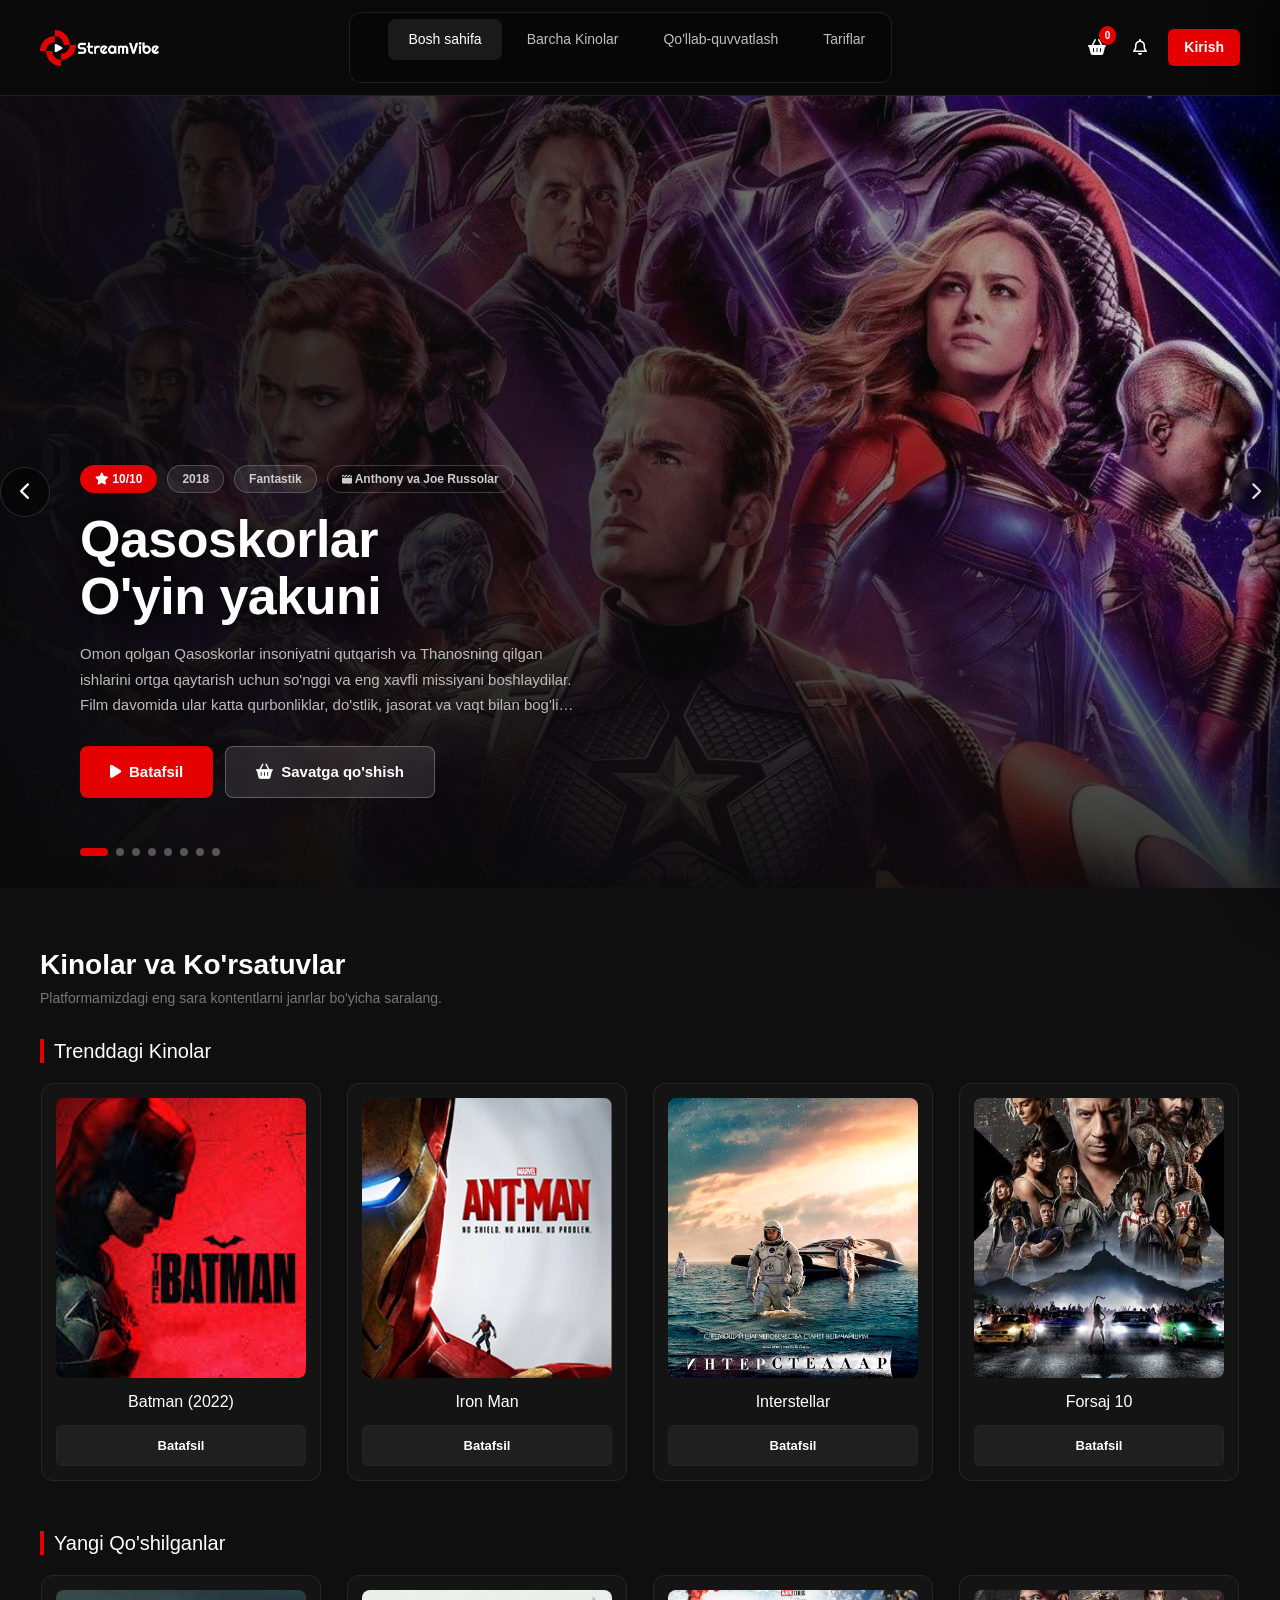
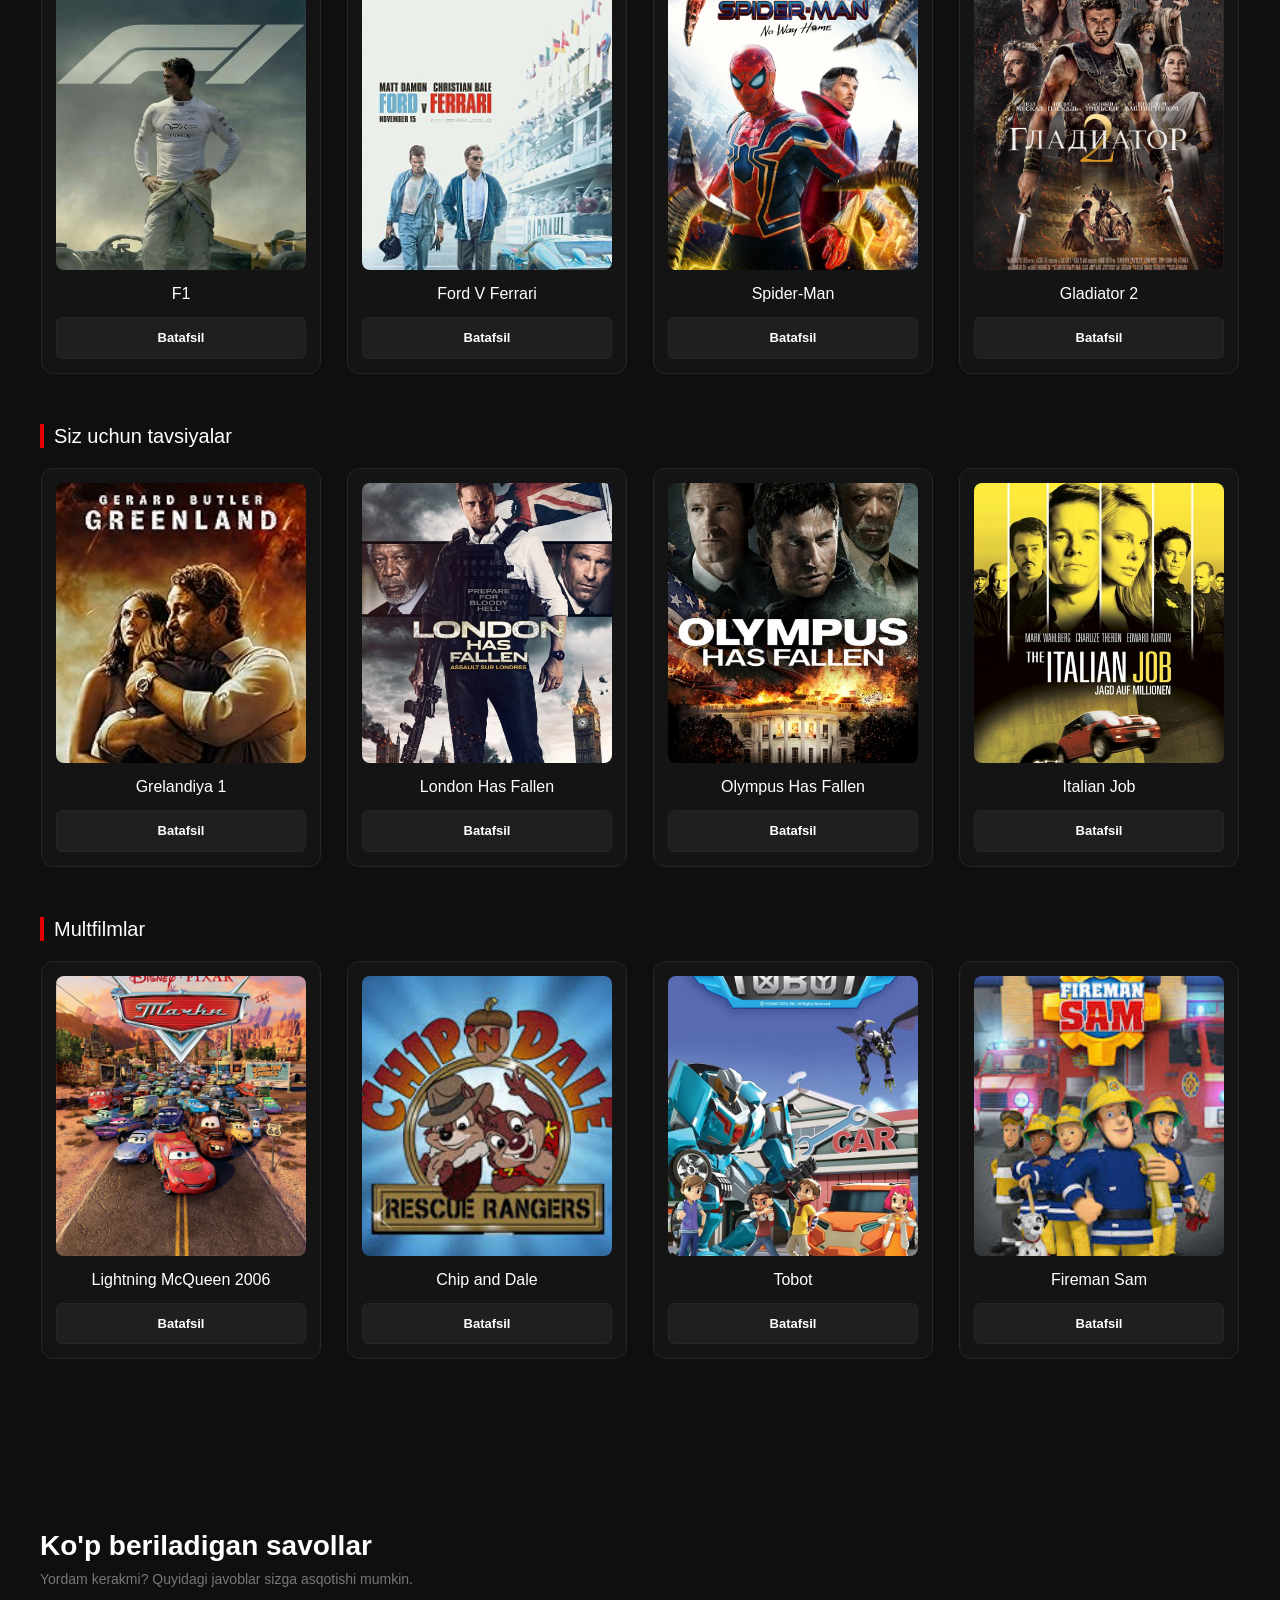
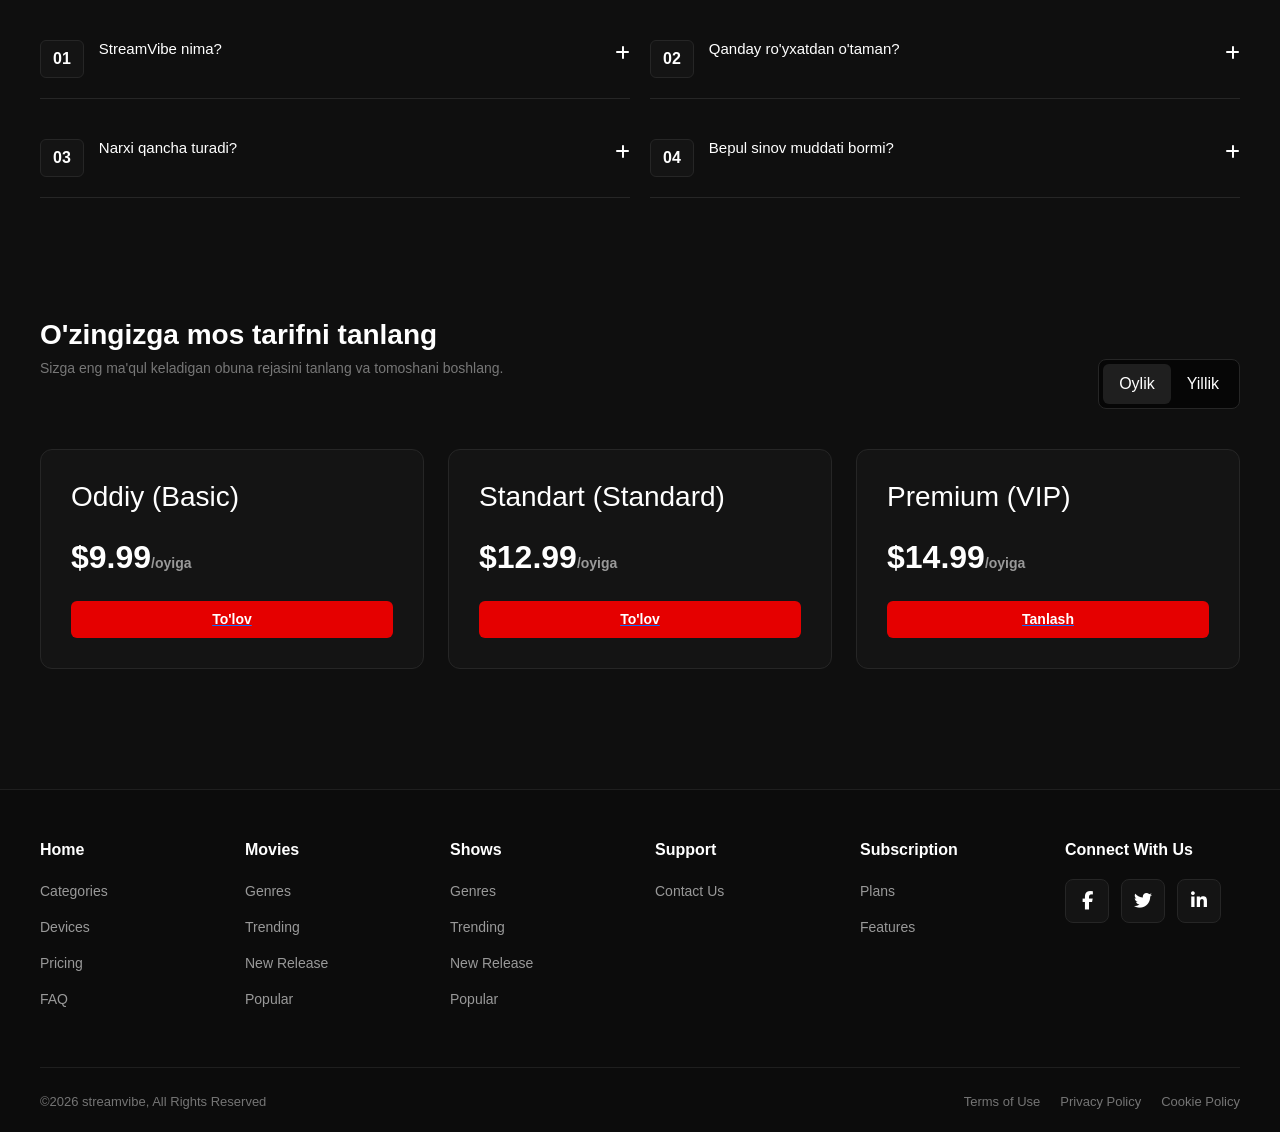
==== index.html @ 14b76417 "Initial commit: StreamVibe kino portal" ====
﻿<!DOCTYPE html>
<html lang="uz">
<head>
    <meta charset="UTF-8">
    <meta name="viewport" content="width=device-width, initial-scale=1.0">
    <title>StreamVibe — Kino Portal</title>
    <link href="https://cdn.jsdelivr.net/npm/bootstrap@5.3.3/dist/css/bootstrap.min.css" rel="stylesheet">
    <link rel="stylesheet" href="https://cdnjs.cloudflare.com/ajax/libs/font-awesome/6.4.0/css/all.min.css">
    <style>
       
        * {
            margin: 0;
            padding: 0;
            box-sizing: border-box;
        }
        html {
            scroll-behavior: smooth;
        }
        body {
            background-color: #0f0f0f;
            color: #ffffff;
            font-family: 'Arial', sans-serif;
            overflow-x: hidden;
        }


#preloader {
    position: fixed;
    top: 0;
    left: 0;
    width: 100%;
    height: 100%;
    background: #090a0f; 
    z-index: 9999; 
    display: flex;
    justify-content: center;
    align-items: center;
    transition: opacity 0.6s ease, visibility 0.6s ease;
}

.loader-content {
    text-align: center;
}

.film-reel {
    width: 70px;
    height: 70px;
    border: 6px dashed #d4af37; 
    border-radius: 50%;
    display: inline-block;
    position: relative;
    animation: spinReel 2s linear infinite;
    box-shadow: 0 0 20px rgba(212, 175, 55, 0.2);
}

.film-reel::after {
    content: '';
    position: absolute;
    top: 50%;
    left: 50%;
    transform: translate(-50%, -50%);
    width: 24px;
    height: 24px;
    border: 4px solid #f1e4c3; 
    border-radius: 50%;
}

.loader-text {
    margin-top: 25px;
    font-size: 14px;
    text-transform: uppercase;
    letter-spacing: 3px;
    color: #f1e4c3;
    animation: pulseText 1.5s ease-in-out infinite alternate;
}


@keyframes spinReel {
    0% { transform: rotate(0deg); }
    100% { transform: rotate(360deg); }
}

@keyframes pulseText {
    0% { opacity: 0.4; text-shadow: 0 0 5px rgba(212, 175, 55, 0); }
    100% { opacity: 1; text-shadow: 0 0 10px rgba(212, 175, 55, 0.4); }
}

#preloader.fade-out {
    opacity: 0;
    visibility: hidden;
}

  
        .site-header {
            background-color: rgba(10, 10, 10, 0.95);
            border-bottom: 1px solid #1f1f1f;
            padding: 12px 40px;
            display: flex;
            align-items: center;
            justify-content: space-between;
            position: sticky;
            top: 0;
            z-index: 1000;
            backdrop-filter: blur(10px);
        }
        .logo a {
            color: #ffffff;
            font-size: 22px;
            font-weight: bold;
            text-decoration: none;
        }
        .logo a span { color: #e50000; }

        .nav-container {
            background-color: #060606;
            border: 1px solid #1f1f1f;
            border-radius: 12px;
            padding: 6px;
        }
        .nav-menu {
            display: flex;
            list-style: none;
            gap: 5px;
        }
        .nav-link {
            color: #bfbfbf;
            text-decoration: none;
            font-size: 14px;
            font-weight: 500;
            padding: 10px 20px;
            border-radius: 8px;
            transition: all 0.3s;
        }
        .nav-link:hover, .nav-link.active {
            color: #ffffff;
            background-color: #1a1a1a;
        }

        .header-right {
            display: flex;
            align-items: center;
            gap: 15px;
        }
        .icon-btn {
            background: transparent;
            border: none;
            color: #ffffff;
            font-size: 16px;
            cursor: pointer;
            padding: 6px;
            position: relative;
        }
        .icon-btn:hover { color: #e50000; }

        #cart-count {
            position: absolute;
            top: -4px;
            right: -4px;
            background-color: #e50000;
            font-size: 10px;
            padding: 2px 6px;
            border-radius: 50%;
            font-weight: bold;
        }

        .auth-btn {
            background-color: #e50000;
            padding: 8px 16px;
            border-radius: 6px;
            cursor: pointer;
            font-size: 14px;
            font-weight: bold;
            transition: 0.3s;
            border: none;
            color: white;
        }
        .auth-btn:hover { background-color: #b30000; }
        
        .user-profile {
            display: flex;
            align-items: center;
            gap: 8px;
            background: #141414;
            padding: 6px 12px;
            border-radius: 20px;
            border: 1px solid #262626;
        }
        .logout-btn {
            background: transparent;
            border: none;
            color: #757575;
            cursor: pointer;
        }

  
        /* ── Hero Carousel ── */
        #home {
            position: relative;
            height: 88vh;
            min-height: 560px;
            max-width: 100%;
            padding: 0;
            margin: 0;
            overflow: hidden;
        }
        #heroCarousel, #heroCarousel .carousel-inner {
            height: 100%;
        }
        .carousel-item {
            height: 88vh;
            min-height: 560px;
            background-size: cover;
            background-position: center center;
            background-repeat: no-repeat;
        }

        .hero-slide-overlay {
            position: absolute;
            inset: 0;
            background:
                linear-gradient(to right,  rgba(10,10,10,0.97) 0%, rgba(10,10,10,0.65) 55%, rgba(10,10,10,0.05) 100%),
                linear-gradient(to top,    rgba(10,10,10,0.85) 0%, transparent 55%);
        }

        .hero-slide-content {
            position: absolute;
            bottom: 90px;
            left: 0;
            padding: 0 80px;
            max-width: 660px;
            z-index: 2;
        }
        .hero-badges {
            display: flex;
            align-items: center;
            gap: 10px;
            margin-bottom: 18px;
            flex-wrap: wrap;
        }
        .hero-badge {
            padding: 4px 14px;
            border-radius: 20px;
            font-size: 12px;
            font-weight: 600;
            border: 1px solid rgba(255,255,255,0.2);
            color: #ccc;
        }
        .hero-badge.rating { background: #e50000; border-color: #e50000; color: #fff; }
        .hero-badge.year   { background: rgba(255,255,255,0.08); }
        .hero-badge.genre  { background: rgba(255,255,255,0.08); }

        .hero-title {
            font-size: 52px;
            font-weight: 800;
            line-height: 1.1;
            margin-bottom: 16px;
            text-shadow: 0 4px 20px rgba(0,0,0,0.8);
            letter-spacing: -0.5px;
        }
        .hero-desc {
            color: #bbb;
            font-size: 15px;
            line-height: 1.7;
            margin-bottom: 28px;
            display: -webkit-box;
            -webkit-line-clamp: 3;
            line-clamp: 3;
            -webkit-box-orient: vertical;
            overflow: hidden;
        }
        .hero-actions { display: flex; gap: 12px; flex-wrap: wrap; }
        .hero-btn-primary {
            background: #e50000;
            border: none;
            color: #fff;
            padding: 14px 30px;
            border-radius: 8px;
            font-size: 15px;
            font-weight: bold;
            cursor: pointer;
            transition: background 0.3s, transform 0.2s;
            display: flex; align-items: center; gap: 8px;
        }
        .hero-btn-primary:hover { background: #b30000; transform: translateY(-2px); }
        .hero-btn-secondary {
            background: rgba(255,255,255,0.1);
            border: 1px solid rgba(255,255,255,0.25);
            color: #fff;
            padding: 14px 30px;
            border-radius: 8px;
            font-size: 15px;
            font-weight: bold;
            cursor: pointer;
            transition: all 0.3s;
            backdrop-filter: blur(6px);
            display: flex; align-items: center; gap: 8px;
        }
        .hero-btn-secondary:hover { background: rgba(255,255,255,0.18); transform: translateY(-2px); }

        /* Nav arrows */
        .hero-arrow {
            position: absolute;
            top: 50%;
            transform: translateY(-50%);
            z-index: 10;
            background: rgba(0,0,0,0.5);
            border: 1px solid rgba(255,255,255,0.15);
            color: #fff;
            width: 50px; height: 50px;
            border-radius: 50%;
            font-size: 18px;
            cursor: pointer;
            display: flex; align-items: center; justify-content: center;
            transition: all 0.3s;
            backdrop-filter: blur(4px);
        }
        .hero-arrow:hover { background: #e50000; border-color: #e50000; }
        .hero-arrow.prev { left: 24px; }
        .hero-arrow.next { right: 24px; }

        /* Bootstrap carousel indicators */
        .carousel-indicators {
            left: 80px;
            justify-content: flex-start;
            bottom: 32px;
            margin: 0;
            gap: 8px;
        }
        .carousel-indicators [data-bs-target] {
            width: 8px;
            height: 8px;
            border-radius: 50%;
            background-color: rgba(255,255,255,0.3);
            border-top: none;
            border-bottom: none;
            opacity: 1;
            transition: all 0.3s;
            padding: 0;
            margin: 0;
        }
        .carousel-indicators .active {
            background-color: #e50000;
            width: 28px;
            border-radius: 4px;
        }

        /* Bootstrap carousel control overrides */
        .carousel-control-prev.hero-arrow,
        .carousel-control-next.hero-arrow {
            width: 50px;
            height: 50px;
            top: 50%;
            bottom: auto;
            transform: translateY(-50%);
            opacity: 1;
        }
        .carousel-control-prev-icon,
        .carousel-control-next-icon {
            display: none;
        }

        @media (max-width: 768px) {
            #home { height: 75vh; }
            .hero-slide-content { padding: 0 24px; bottom: 80px; max-width: 100%; }
            .hero-title { font-size: 30px; }
            .hero-arrow { display: none; }
            .carousel-indicators { left: 24px; }
            .carousel-item { height: 75vh; }
        }

        section {
            padding: 60px 40px;
            max-width: 1300px;
            margin: 0 auto;
        }
        .section-title { font-size: 28px; margin-bottom: 6px; font-weight: bold; }
        .section-desc { color: #777; font-size: 14px; margin-bottom: 30px; }

        .movie-category-block {
            margin-bottom: 50px;
        }
        .category-title {
            font-size: 20px;
            color: #fff;
            margin-bottom: 20px;
            border-left: 4px solid #e50000;
            padding-left: 10px;
        }
        .movies-grid {
            display: grid;
            grid-template-columns: repeat(4, 1fr);
            gap: 24px;
            justify-content: center;
            align-items: center;
        }
        .movie-card {
            background: #141414;
            border: 1px solid #262626;
            border-radius: 12px;
            padding: 14px;
            transition: 0.3s;
            text-align: center;
            display: flex;
            flex-direction: column;
            justify-content: space-between;
            margin: 0 auto;
            width: 100%;
            max-width: 280px;
            cursor: pointer;
        }
        .movie-card:hover { border-color: #e50000; transform: translateY(-5px); }
        
        .movie-card img {
            width: 100%;
            height: 280px;
            object-fit: cover;
            border-radius: 8px;
            margin-bottom: 14px;
            background-color: #222; 
        }
        
        .movie-card h4 { font-size: 16px; margin-bottom: 14px; color: #fff; white-space: nowrap; overflow: hidden; text-overflow: ellipsis; }
        
        .add-to-cart-btn {
            background: #1f1f1f;
            border: 1px solid #262626;
            color: white;
            padding: 10px 12px;
            width: 100%;
            border-radius: 6px;
            cursor: pointer;
            font-weight: bold;
            font-size: 13px;
            transition: 0.3s;
        }
        .add-to-cart-btn:hover { background: #e50000; border-color: #e50000; }

        .faq-grid { 
            display: grid; 
            grid-template-columns: repeat(2, 1fr);
            gap: 20px; 
        }
        .faq-item { border-bottom: 1px solid #262626; padding: 20px 0; display: flex; gap: 15px; }
        .faq-number { background: #141414; padding: 6px 12px; border-radius: 6px; font-weight: bold; height: fit-content; border: 1px solid #262626; }
        .faq-content { flex: 1; }
        .faq-trigger { display: flex; justify-content: space-between; align-items: center; cursor: pointer; }
        .faq-trigger h4 { font-size: 15px; color: #fff; }
        .faq-answer { max-height: 0; overflow: hidden; transition: max-height 0.3s ease; color: #999; font-size: 13px; line-height: 1.5; }
        .faq-item.active .faq-answer { max-height: 100px; margin-top: 10px; }
        .faq-item.active .faq-icon { transform: rotate(45deg); color: #e50000; }
        .faq-icon { transition: 0.3s; color: #fff; }

   
        .pricing-header-container { display: flex; justify-content: space-between; align-items: flex-end; margin-bottom: 40px; }
        .tab-container { background: #060606; border: 1px solid #262626; padding: 4px; border-radius: 8px; display: flex; }
        .tab-btn { background: transparent; border: none; color: #999; padding: 8px 16px; cursor: pointer; border-radius: 6px; color: white; font-weight: 500;}
        .tab-btn.active { background: #1f1f1f; }
        .plans-grid { display: grid; grid-template-columns: repeat(3, 1fr); gap: 24px; }
        .plan-card { background: #141414; border: 1px solid #262626; border-radius: 12px; padding: 30px; transition: 0.3s; }
        .plan-card:hover { border-color: #e50000; transform: translateY(-5px); }
        .price-box { font-size: 32px; font-weight: bold; margin: 20px 0; }
        .plan-actions { display: flex; gap: 10px; }

        .site-footer {
            background-color: #0c0c0c;
            border-top: 1px solid #1f1f1f;
            padding: 50px 40px 20px 40px;
            margin-top: 60px;
        }
        .footer-main {
            max-width: 1300px;
            margin: 0 auto;
            display: grid;
            grid-template-columns: repeat(6, 1fr);
            gap: 30px;
            padding-bottom: 40px;
            border-bottom: 1px solid #1f1f1f;
        }
        .footer-column h4 {
            font-size: 16px;
            color: #ffffff;
            margin-bottom: 20px;
            font-weight: bold;
        }
        .footer-column ul {
            list-style: none;
            padding: 0;
        }
        .footer-column ul li {
            margin-bottom: 12px;
        }
        .footer-column ul li a {
            color: #999999;
            text-decoration: none;
            font-size: 14px;
            transition: color 0.3s;
        }
        .footer-column ul li a:hover {
            color: #ffffff;
        }
        
        .social-icons {
            display: flex;
            gap: 12px;
        }
        .social-btn {
            background-color: #141414;
            border: 1px solid #262626;
            color: #ffffff;
            width: 44px;
            height: 44px;
            border-radius: 8px;
            display: flex;
            align-items: center;
            justify-content: center;
            text-decoration: none;
            font-size: 18px;
            transition: all 0.3s;
        }
        .social-btn:hover {
            background-color: #e50000;
            border-color: #e50000;
        }

        .footer-bottom {
            max-width: 1300px;
            margin: 0 auto;
            padding-top: 24px;
            display: flex;
            justify-content: space-between;
            align-items: center;
            flex-wrap: wrap;
            gap: 15px;
            color: #757575;
            font-size: 13px;
        }
        .footer-links {
            display: flex;
            gap: 20px;
        }
        .footer-links a {
            color: #757575;
            text-decoration: none;
            transition: color 0.3s;
        }
        .footer-links a:hover {
            color: #ffffff;
        }

     
        .modal {
            display: none; position: fixed; top: 0; left: 0; width: 100%; height: 100%;
            background: rgba(0,0,0,0.8); z-index: 2000; align-items: center; justify-content: center;
        }
        .modal-content {
            background: #141414; border: 1px solid #262626; padding: 30px; border-radius: 12px;
            width: 100%; max-width: 400px; position: relative;
        }
        .close-modal { position: absolute; top: 15px; right: 15px; font-size: 20px; cursor: pointer; color: #999; }
        .modal input {
            width: 100%; padding: 12px; background: #0f0f0f; border: 1px solid #262626;
            border-radius: 6px; color: white; margin-bottom: 15px; outline: none;
        }
        /* --- Savat Sidebar --- */
        .cart-overlay {
            position: fixed;
            inset: 0;
            background: rgba(0,0,0,0.6);
            z-index: 3500;
            opacity: 0;
            pointer-events: none;
            transition: opacity 0.35s ease;
            backdrop-filter: blur(3px);
        }
        .cart-overlay.open {
            opacity: 1;
            pointer-events: auto;
        }
        .cart-sidebar {
            position: fixed;
            top: 0; right: 0;
            width: 380px;
            height: 100%;
            background: #111111;
            border-left: 1px solid #222;
            z-index: 3600;
            display: flex;
            flex-direction: column;
            transform: translateX(100%);
            transition: transform 0.35s cubic-bezier(0.4, 0, 0.2, 1);
            box-shadow: -10px 0 40px rgba(0,0,0,0.6);
        }
        .cart-sidebar.open {
            transform: translateX(0);
        }
        .cart-sidebar-header {
            display: flex;
            align-items: center;
            justify-content: space-between;
            padding: 22px 24px;
            border-bottom: 1px solid #222;
            flex-shrink: 0;
        }
        .cart-sidebar-header h3 {
            font-size: 18px;
            font-weight: bold;
            display: flex;
            align-items: center;
            gap: 10px;
        }
        .cart-badge {
            background: #e50000;
            color: #fff;
            font-size: 11px;
            font-weight: bold;
            padding: 2px 8px;
            border-radius: 20px;
            min-width: 22px;
            text-align: center;
        }
        .cart-close-btn {
            background: #1f1f1f;
            border: 1px solid #2a2a2a;
            color: #aaa;
            width: 34px; height: 34px;
            border-radius: 50%;
            font-size: 18px;
            cursor: pointer;
            display: flex;
            align-items: center;
            justify-content: center;
            transition: all 0.2s;
            line-height: 1;
        }
        .cart-close-btn:hover { background: #e50000; border-color: #e50000; color: #fff; }
        .cart-items-wrap {
            flex: 1;
            overflow-y: auto;
            padding: 16px 24px;
        }
        .cart-items-wrap::-webkit-scrollbar { width: 4px; }
        .cart-items-wrap::-webkit-scrollbar-track { background: #111; }
        .cart-items-wrap::-webkit-scrollbar-thumb { background: #333; border-radius: 4px; }
        .cart-empty {
            display: flex;
            flex-direction: column;
            align-items: center;
            justify-content: center;
            height: 100%;
            gap: 14px;
            color: #555;
        }
        .cart-empty i { font-size: 52px; color: #2a2a2a; }
        .cart-empty p { font-size: 14px; }
        .cart-item {
            display: flex;
            align-items: center;
            gap: 14px;
            padding: 14px 0;
            border-bottom: 1px solid #1e1e1e;
        }
        .cart-item:last-child { border-bottom: none; }
        .cart-item-thumb {
            width: 60px;
            height: 80px;
            object-fit: cover;
            border-radius: 8px;
            background: #1a1a1a;
            flex-shrink: 0;
        }
        .cart-item-info {
            flex: 1;
            min-width: 0;
        }
        .cart-item-name {
            font-size: 14px;
            font-weight: 600;
            color: #fff;
            white-space: nowrap;
            overflow: hidden;
            text-overflow: ellipsis;
        }
        .cart-item-genre {
            font-size: 12px;
            color: #666;
            margin-top: 4px;
        }
        .cart-item-remove {
            background: #1a1a1a;
            border: 1px solid #2a2a2a;
            color: #666;
            width: 32px; height: 32px;
            border-radius: 8px;
            cursor: pointer;
            display: flex;
            align-items: center;
            justify-content: center;
            font-size: 13px;
            flex-shrink: 0;
            transition: all 0.2s;
        }
        .cart-item-remove:hover { background: #e50000; border-color: #e50000; color: #fff; }
        .cart-sidebar-footer {
            padding: 20px 24px;
            border-top: 1px solid #222;
            flex-shrink: 0;
            display: flex;
            flex-direction: column;
            gap: 14px;
        }
        .cart-total-row {
            display: flex;
            justify-content: space-between;
            align-items: center;
            font-size: 14px;
            color: #888;
        }
        .cart-total-row span:last-child { color: #fff; font-weight: bold; font-size: 15px; }
        .cart-checkout-btn {
            background: #e50000;
            border: none;
            color: #fff;
            padding: 14px;
            border-radius: 10px;
            font-size: 15px;
            font-weight: bold;
            cursor: pointer;
            text-align: center;
            text-decoration: none;
            display: block;
            transition: background 0.3s;
        }
        .cart-checkout-btn:hover { background: #b30000; color: #fff; }
        .cart-checkout-btn:disabled,
        .cart-checkout-btn.disabled {
            background: #2a2a2a;
            color: #555;
            cursor: not-allowed;
            pointer-events: none;
        }
        @media (max-width: 480px) {
            .cart-sidebar { width: 100%; }
        }

        /* --- Kino Detail Modal --- */
        #movie-detail-modal {
            display: none;
            position: fixed;
            top: 0; left: 0;
            width: 100%; height: 100%;
            background: rgba(0, 0, 0, 0.85);
            z-index: 3000;
            align-items: center;
            justify-content: center;
            backdrop-filter: blur(6px);
        }
        #movie-detail-modal.open { display: flex; }

        .movie-detail-box {
            background: #141414;
            border: 1px solid #2a2a2a;
            border-radius: 16px;
            width: 90%;
            max-width: 820px;
            max-height: 90vh;
            overflow-y: auto;
            display: flex;
            gap: 0;
            position: relative;
            animation: modalIn 0.3s ease;
        }
        @keyframes modalIn {
            from { opacity: 0; transform: scale(0.92); }
            to   { opacity: 1; transform: scale(1); }
        }
        .movie-detail-poster {
            width: 300px;
            min-width: 300px;
            border-radius: 16px 0 0 16px;
            object-fit: cover;
        }
        .movie-detail-info {
            padding: 32px 28px;
            display: flex;
            flex-direction: column;
            gap: 14px;
            flex: 1;
        }
        .movie-detail-title {
            font-size: 26px;
            font-weight: bold;
            color: #fff;
            line-height: 1.2;
        }
        .movie-detail-meta {
            display: flex;
            flex-wrap: wrap;
            gap: 10px;
        }
        .meta-badge {
            background: #1f1f1f;
            border: 1px solid #2e2e2e;
            border-radius: 20px;
            padding: 4px 14px;
            font-size: 12px;
            color: #aaa;
        }
        .meta-badge.rating {
            background: #e50000;
            border-color: #e50000;
            color: #fff;
            font-weight: bold;
        }
        .movie-detail-desc {
            color: #999;
            font-size: 14px;
            line-height: 1.7;
            flex: 1;
        }
        .movie-detail-actions {
            display: flex;
            gap: 12px;
            margin-top: 8px;
        }
        .btn-add-modal {
            background: #e50000;
            border: none;
            color: #fff;
            padding: 12px 24px;
            border-radius: 8px;
            font-size: 14px;
            font-weight: bold;
            cursor: pointer;
            flex: 1;
            transition: background 0.3s;
        }
        .btn-add-modal:hover { background: #b30000; }
        .btn-add-modal.added {
            background: #1a7a1a;
        }
        .btn-close-detail {
            position: absolute;
            top: 14px; right: 16px;
            background: rgba(255,255,255,0.07);
            border: 1px solid #333;
            color: #ccc;
            width: 36px; height: 36px;
            border-radius: 50%;
            font-size: 18px;
            cursor: pointer;
            display: flex;
            align-items: center;
            justify-content: center;
            transition: all 0.2s;
            line-height: 1;
        }
        .btn-close-detail:hover { background: #e50000; border-color: #e50000; color: #fff; }

        @media (max-width: 600px) {
            .movie-detail-box { flex-direction: column; }
            .movie-detail-poster { width: 100%; min-width: unset; border-radius: 16px 16px 0 0; max-height: 280px; }
        }


        @media (max-width: 1024px) {
            .movies-grid { grid-template-columns: repeat(2, 1fr); }
            .faq-grid { grid-template-columns: 1fr; }
            .plans-grid { grid-template-columns: 1fr; }
            .footer-main { grid-template-columns: repeat(3, 1fr); }
        }
        @media (max-width: 600px) {
            .site-header { flex-direction: column; gap: 15px; padding: 15px; }
            .movies-grid { grid-template-columns: 1fr; }
            .footer-main { grid-template-columns: repeat(2, 1fr); gap: 20px; }
            .footer-bottom { flex-direction: column; text-align: center; }
            .footer-links { justify-content: center; }
        }
    </style>
</head>
<body>
    

    <div id="preloader">
    <div class="loader-content">
        <div class="film-reel"></div>
        <p class="loader-text">Kino Portal Yuklanmoqda...</p>
    </div>
</div>

    
    <header class="site-header">
        <div class="logo">
            <a href="#home"><img src="./Logo.png" alt="StreamVibe" style="height:36px;"></a>
        </div>

        <nav class="nav-container">
            <ul class="nav-menu">
                <li><a href="#home" class="nav-link active">Bosh sahifa</a></li>
                <li><a href="./movie.html" class="nav-link">Barcha Kinolar</a></li>
                <li><a href="#faq" class="nav-link">Qo'llab-quvvatlash</a></li>
                <li><a href="#pricing" class="nav-link">Tariflar</a></li>
            </ul>
        </nav>

        <div class="header-right">
            <button id="cart-trigger" class="icon-btn" title="Savat">
                <i class="fa-solid fa-basket-shopping"></i>
                <span id="cart-count">0</span>
            </button>
            <button class="icon-btn"><i class="fa-regular fa-bell"></i></button>
            <div id="login-trigger" class="auth-btn">Kirish</div>
            <div id="user-display" class="user-profile" style="display: none;">
                <i class="fa-solid fa-user"></i>
                <span id="user-name-text">Ism</span>
                <button id="logout-trigger" class="logout-btn"><i class="fa-solid fa-right-from-bracket"></i></button>
            </div>
        </div>
    </header>


    <section id="home">
        <div id="heroCarousel" class="carousel slide h-100" data-bs-ride="carousel" data-bs-interval="5000">

            <div class="carousel-indicators">
                <button type="button" data-bs-target="#heroCarousel" data-bs-slide-to="0" class="active" aria-current="true"></button>
                <button type="button" data-bs-target="#heroCarousel" data-bs-slide-to="1"></button>
                <button type="button" data-bs-target="#heroCarousel" data-bs-slide-to="2"></button>
                <button type="button" data-bs-target="#heroCarousel" data-bs-slide-to="3"></button>
                <button type="button" data-bs-target="#heroCarousel" data-bs-slide-to="4"></button>
                <button type="button" data-bs-target="#heroCarousel" data-bs-slide-to="5"></button>
                <button type="button" data-bs-target="#heroCarousel" data-bs-slide-to="6"></button>
                <button type="button" data-bs-target="#heroCarousel" data-bs-slide-to="7"></button>
            </div>

            <div class="carousel-inner h-100">

                <!-- Slide 1: Interstellar -->
                <div class="carousel-item active" style="background-image:url('./qasoskorlar.png'); background-repeat: no-repeat; background-position: center; background-size: cover;">
                    <div class="hero-slide-overlay"></div>
                    <div class="hero-slide-content">
                        <div class="hero-badges">
                            <span class="hero-badge rating"><i class="fa-solid fa-star"></i> 10/10</span>
                            <span class="hero-badge year">2018</span>
                            <span class="hero-badge genre">Fantastik </span>
                            <span class="hero-badge"><i class="fa-solid fa-clapperboard" style="font-size:10px;"></i>  Anthony va Joe Russolar</span>
                        </div>
                        <h1 class="hero-title">Qasoskorlar <br>
                        O'yin yakuni</h1>
                        <p class="hero-desc">
                            Omon qolgan Qasoskorlar insoniyatni qutqarish va Thanosning qilgan ishlarini ortga qaytarish uchun so'nggi va eng xavfli missiyani boshlaydilar. Film davomida ular katta qurbonliklar, do'stlik, jasorat va vaqt bilan bog'liq murakkab sinovlarga duch kelishadi. Yakunda esa Marvel tarixidagi eng ulkan janglardan biri yuz beradi
                        </p>
                        <div class="hero-actions">
                            <button class="hero-btn-primary" onclick="openMovieDetail('Interstellar')"><i class="fa-solid fa-play"></i> Batafsil</button>
                            <button class="hero-btn-secondary" onclick="addHeroToCart('Interstellar', './Interstellar kino.jpg', 'Ilmiy-fantastik / Drama', this)"><i class="fa-solid fa-basket-shopping"></i> Savatga qo'shish</button>
                        </div>
                    </div>
                </div>

                <!-- Slide 2: Batman -->
                <div class="carousel-item" style="background-image:url('./betmen.png');
                 background-repeat: no-repeat; background-position: center; background-size: cover;">
                    <div class="hero-slide-overlay"></div>
                    <div class="hero-slide-content">
                        <div class="hero-badges">
                            <span class="hero-badge rating"><i class="fa-solid fa-star"></i> 7.8/10</span>
                            <span class="hero-badge year">2022</span>
                            <span class="hero-badge genre">Jangari / Detektiv</span>
                            <span class="hero-badge"><i class="fa-solid fa-clapperboard" style="font-size:10px;"></i> Matt Reeves</span>
                        </div>
                        <h1 class="hero-title">Batman (2022)</h1>
                        <p class="hero-desc">Gotham shahrida yangi Batman paydo bo'ladi. Riddlerning sirli xabarlarini hal qilish uchun u shaharning eng qorong'u tomoniga sho'ng'iydi.</p>
                        <div class="hero-actions">
                            <button class="hero-btn-primary" onclick="openMovieDetail('Batman (2022)')"><i class="fa-solid fa-play"></i> Batafsil</button>
                            <button class="hero-btn-secondary" onclick="addHeroToCart('Batman (2022)', './betman 2022.jpg', 'Jangari / Detektiv', this)"><i class="fa-solid fa-basket-shopping"></i> Savatga qo'shish</button>
                        </div>
                    </div>
                </div>

                <!-- Slide 3: Gladiator 2 -->
                <div class="carousel-item" style="background-image:url('./interstellar.png');">
                    <div class="hero-slide-overlay"></div>
                    <div class="hero-slide-content">
                        <div class="hero-badges">
                            <span class="hero-badge rating"><i class="fa-solid fa-star"></i> 10/10</span>
                            <span class="hero-badge year">2014</span>
                            <span class="hero-badge genre">Ilmiy fantastika</span>
                            <span class="hero-badge"><i class="fa-solid fa-clapperboard" style="font-size:10px;"></i> Christopher Nolan</span>
                        </div>
                        <h1 class="hero-title">Interstellar</h1>
                        <p class="hero-desc">Yer sayyorasi ekologik inqirozga yuz tutib, insoniyat yo'q bo'lib ketish xavfi ostida qoladi. Sobiq NASA uchuvchisi Cooper boshchiligidagi kichik guruh insoniyat uchun yangi yashash mumkin bo'lgan sayyorani topish maqsadida koinotning eng uzoq hududlariga yo'l oladi. Ular vaqtning nisbiyligi, qora tuynuklar va insoniyat taqdiri bilan bog'liq murakkab sinovlarga duch keladilar.</p>
                        <div class="hero-actions">
                            <button class="hero-btn-primary" onclick="openMovieDetail('Gladiator 2')"><i class="fa-solid fa-play"></i> Batafsil</button>
                            <button class="hero-btn-secondary" onclick="addHeroToCart('Gladiator 2', './gladiator 2.png', 'Jangari / Tarixiy', this)"><i class="fa-solid fa-basket-shopping"></i> Savatga qo'shish</button>
                        </div>
                    </div>
                </div>

                <!-- Slide 4: Spider-Man -->
                <div class="carousel-item" style="background-image:url('./spidermen.png');">
                    <div class="hero-slide-overlay"></div>
                    <div class="hero-slide-content">
                        <div class="hero-badges">
                            <span class="hero-badge rating"><i class="fa-solid fa-star"></i> 8.2/10</span>
                            <span class="hero-badge year">2021</span>
                            <span class="hero-badge genre">Jangari / Sarguzasht</span>
                            <span class="hero-badge"><i class="fa-solid fa-clapperboard" style="font-size:10px;"></i> Jon Watts</span>
                        </div>
                        <h1 class="hero-title">Spider-Man</h1>
                        <p class="hero-desc">Uchta Spider-Man birlashadi. Parallel olamlardan kelgan eng xavfli yovuzlar bilan yuzma-yuz to'qnashuvda Peter Parker o'zini sinab ko'radi.</p>
                        <div class="hero-actions">
                            <button class="hero-btn-primary" onclick="openMovieDetail('Spider-Man')"><i class="fa-solid fa-play"></i> Batafsil</button>
                            <button class="hero-btn-secondary" onclick="addHeroToCart('Spider-Man', './spider-man.jpg', 'Jangari / Sarguzasht', this)"><i class="fa-solid fa-basket-shopping"></i> Savatga qo'shish</button>
                        </div>
                    </div>
                </div>

                <!-- Slide 5: Ford V Ferrari -->
                <div class="carousel-item" style="background-image:url('./ford.png');">
                    <div class="hero-slide-overlay"></div>
                    <div class="hero-slide-content">
                        <div class="hero-badges">
                            <span class="hero-badge rating"><i class="fa-solid fa-star"></i> 8.1/10</span>
                            <span class="hero-badge year">2019</span>
                            <span class="hero-badge genre">Sport / Drama</span>
                            <span class="hero-badge"><i class="fa-solid fa-clapperboard" style="font-size:10px;"></i> James Mangold</span>
                        </div>
                        <h1 class="hero-title">Ford VS Ferrari</h1>
                        <p class="hero-desc">1966 yil Le Mans poygasi. Caroll Shelby va Ken Miles 24 soatlik poyga tarixini o'zgartirish uchun imkonsizga ko'ringan vazifani bajarishga urinadi.</p>
                        <div class="hero-actions">
                            <button class="hero-btn-primary" onclick="openMovieDetail('Ford v Ferrari')"><i class="fa-solid fa-play"></i> Batafsil</button>
                            <button class="hero-btn-secondary" onclick="addHeroToCart('Ford v Ferrari', './ford vs ferrari kino.jpg', 'Sport / Drama', this)"><i class="fa-solid fa-basket-shopping"></i> Savatga qo'shish</button>
                        </div>
                    </div>
                </div>

                <!-- Slide 6: F1 -->
                <div class="carousel-item" style="background-image:url('./f1.png');">
                    <div class="hero-slide-overlay"></div>
                    <div class="hero-slide-content">
                        <div class="hero-badges">
                            <span class="hero-badge rating"><i class="fa-solid fa-star"></i> 7.2/10</span>
                            <span class="hero-badge year">2025</span>
                            <span class="hero-badge genre">Sport / Drama</span>
                            <span class="hero-badge"><i class="fa-solid fa-clapperboard" style="font-size:10px;"></i> Joseph Kosinski</span>
                        </div>
                        <h1 class="hero-title">F1</h1>
                        <p class="hero-desc">Formula 1 dunyosining sahna ortidagi shon-sharaf va tragediyalari. Haqiqiy F1 jamoalari bilan hamkorlikda suratga olingan, yurak urib ketadigan poyga draması.</p>
                        <div class="hero-actions">
                            <button class="hero-btn-primary" onclick="openMovieDetail('F1')"><i class="fa-solid fa-play"></i> Batafsil</button>
                            <button class="hero-btn-secondary" onclick="addHeroToCart('F1', './f1 kino.jpg', 'Sport / Drama', this)"><i class="fa-solid fa-basket-shopping"></i> Savatga qo'shish</button>
                        </div>
                    </div>
                </div>

                <!-- Slide 7: Iron Man -->
                <div class="carousel-item" style="background-image:url('./temir-odam.png'); background-position: top;">
                    <div class="hero-slide-overlay"></div>
                    <div class="hero-slide-content">
                        <div class="hero-badges">
                            <span class="hero-badge rating"><i class="fa-solid fa-star"></i> 7.9/10</span>
                            <span class="hero-badge year">2008</span>
                            <span class="hero-badge genre">Jangari / Ilmiy-fantastik</span>
                            <span class="hero-badge"><i class="fa-solid fa-clapperboard" style="font-size:10px;"></i> Jon Favreau</span>
                        </div>
                        <h1 class="hero-title">Iron Man</h1>
                        <p class="hero-desc">Milliarder Tony Stark asirlikda zirhli kostyum yaratadi va Iron Man ga aylanadi. Marvel kino olamining barchaga ma'lum boshlang'ich nuqtasi.</p>
                        <div class="hero-actions">
                            <button class="hero-btn-primary" onclick="openMovieDetail('Iron Man')"><i class="fa-solid fa-play"></i> Batafsil</button>
                            <button class="hero-btn-secondary" onclick="addHeroToCart('Iron Man', './железный человек kino.jpg', 'Jangari / Ilmiy-fantastik', this)"><i class="fa-solid fa-basket-shopping"></i> Savatga qo'shish</button>
                        </div>
                    </div>
                </div>

                <!-- Slide 8: London Has Fallen -->
                <div class="carousel-item" style="background-image:url('./london has fallen movie wallper.jpg');">
                    <div class="hero-slide-overlay"></div>
                    <div class="hero-slide-content">
                        <div class="hero-badges">
                            <span class="hero-badge rating"><i class="fa-solid fa-star"></i> 5.9/10</span>
                            <span class="hero-badge year">2016</span>
                            <span class="hero-badge genre">Jangari / Triller</span>
                            <span class="hero-badge"><i class="fa-solid fa-clapperboard" style="font-size:10px;"></i> Babak Najafi</span>
                        </div>
                        <h1 class="hero-title">London Has Fallen</h1>
                        <p class="hero-desc">London shahri terrorchilar tomonidan hujumga uchradi. AQSh prezidenti va uning muhofazachisi maqsadli o'ldirish tahdididan omon qolishga harakat qiladi.</p>
                        <div class="hero-actions">
                            <button class="hero-btn-primary" onclick="openMovieDetail('London Has Fallen')"><i class="fa-solid fa-play"></i> Batafsil</button>
                            <button class="hero-btn-secondary" onclick="addHeroToCart('London Has Fallen', './london has fallen movie wallper.jpg', 'Jangari / Triller', this)"><i class="fa-solid fa-basket-shopping"></i> Savatga qo'shish</button>
                        </div>
                    </div>
                </div>

            </div>

            <button class="carousel-control-prev hero-arrow" type="button" data-bs-target="#heroCarousel" data-bs-slide="prev">
                <i class="fa-solid fa-chevron-left"></i>
            </button>
            <button class="carousel-control-next hero-arrow" type="button" data-bs-target="#heroCarousel" data-bs-slide="next">
                <i class="fa-solid fa-chevron-right"></i>
            </button>
        </div>
    </section>

    <section id="movies">
        
        <h2 class="section-title">Kinolar va Ko'rsatuvlar</h2>
        <p class="section-desc">Platformamizdagi eng sara kontentlarni janrlar bo'yicha saralang.</p>

        <div class="movie-category-block">
            <h3 class="category-title">Trenddagi Kinolar</h3>
            <div class="movies-grid">
                <div class="movie-card" data-title="Batman (2022)"
                    data-year="2022" data-genre="Jangari / Detektiv" data-rating="7.8"
                    data-duration="176 daq" data-director="Matt Reeves"
                    data-desc="Gotham shahrida yangi Batman paydo bo'ladi. U jinoyatchi Riddlerning sirli xabarlarini yechishga urinadi. Qorong'u va atmosferali detektiv triller — Betmenning eng qorong'u qiyofasi.">
                    <img src="./betman 2022.jpg" alt="Batman">
                    <h4>Batman (2022)</h4>
                    <button class="add-to-cart-btn">Batafsil</button>
                </div>
                <div class="movie-card" data-title="Iron Man"
                    data-year="2008" data-genre="Jangari / Ilmiy-fantastik" data-rating="7.9"
                    data-duration="126 daq" data-director="Jon Favreau"
                    data-desc="Milliarder Tony Stark asirga tushib, zirhli kostyum yaratadi va Iron Man ga aylanadi. Marvel kinematografik olamining boshlanishi bo'lgan ikonik film.">
                    <img src="./jelezniy-chelovek.png" alt="Iron Man">
                    <h4>Iron Man</h4>
                    <button class="add-to-cart-btn">Batafsil</button>
                </div>
                <div class="movie-card" data-title="Interstellar"
                    data-year="2014" data-genre="Ilmiy-fantastik / Drama" data-rating="8.7"
                    data-duration="169 daq" data-director="Christopher Nolan"
                    data-desc="Yer hayot uchun yaroqsiz holga kelayotgan kelajakda, bir guruh astronavt insoniyatni qutqarish uchun qora tuynuk orqali boshqa galaktikaga sayohat qiladi. Nolanning eng ulug'vor asari.">
                    <img src="./Interstellar.jpg" alt="Interstellar">
                    <h4>Interstellar</h4>
                    <button class="add-to-cart-btn">Batafsil</button>
                </div>
                <div class="movie-card" data-title="Forsaj 10"
                    data-year="2023" data-genre="Jangari / Sarguzasht" data-rating="5.8"
                    data-duration="141 daq" data-director="Louis Leterrier"
                    data-desc="Dom Toretto va uning oilasi yangi va eng xavfli dushman — Dante Reyes bilan yuzma-yuz keladi. Forsaj franshizasining o'ninchi qismi.">
                    <img src="./forsaj 10.jpg" alt="Forsaj 10">
                    <h4>Forsaj 10</h4>
                    <button class="add-to-cart-btn">Batafsil</button>
                </div>
            </div>
        </div>

        <div class="movie-category-block">
            <h3 class="category-title">Yangi Qo'shilganlar</h3>
            <div class="movies-grid">
                <div class="movie-card" data-title="F1"
                    data-year="2025" data-genre="Sport / Drama" data-rating="7.2"
                    data-duration="135 daq" data-director="Joseph Kosinski"
                    data-desc="Formula 1 dunyosining sahna ortidagi sirlarini va shon-sharaf uchun kurashni ko'rsatuvchi film. Haqiqiy Formula 1 jamoalari bilan hamkorlikda suratga olingan.">
                    <img src="./image f1.png" alt="F1">
                    <h4>F1</h4>
                    <button class="add-to-cart-btn">Batafsil</button>
                </div>
                <div class="movie-card" data-title="Ford v Ferrari"
                    data-year="2019" data-genre="Sport / Drama" data-rating="8.1"
                    data-duration="152 daq" data-director="James Mangold"
                    data-desc="1966 yilda Le Mans poygasida Ford va Ferrari orasidagi tarixiy raqobat. Caroll Shelby va Ken Miles 24 soatlik poygada g'alabaga intiladi. 2 ta Oskar sovrindori.">
                    <img src="./image ford v ferrari.png" alt="Ford v Ferrari">
                    <h4>Ford V Ferrari</h4>
                    <button class="add-to-cart-btn">Batafsil</button>
                </div>
                <div class="movie-card" data-title="Spider-Man"
                    data-year="2021" data-genre="Jangari / Sarguzasht" data-rating="8.2"
                    data-duration="148 daq" data-director="Jon Watts"
                    data-desc="Peter Parker parallel olamlardan kelgan yovuzlar bilan kurashadi. Uchta Spider-Man bir birlari bilan uchrashadigan, muxlislarni hayratga soladigan kinofilm.">
                    <img src="./image spider-man.png" alt="Spider-Man">
                    <h4>Spider-Man</h4>
                    <button class="add-to-cart-btn">Batafsil</button>
                </div>
                <div class="movie-card" data-title="Gladiator 2"
                    data-year="2024" data-genre="Jangari / Tarixiy" data-rating="7.0"
                    data-duration="148 daq" data-director="Ridley Scott"
                    data-desc="Lucius, Maximus Decimus Meridius ning izidan borib, Rim kolizeyida kuchini sinab ko'radi. Ridley Scottning afsonaviy Gladiator filmining davomi.">
                    <img src="./gladiator 2.png" alt="Gladiator 2">
                    <h4>Gladiator 2</h4>
                    <button class="add-to-cart-btn">Batafsil</button>
                </div>
            </div>
        </div>

        <div class="movie-category-block">
            <h3 class="category-title">Siz uchun tavsiyalar</h3>
            <div class="movies-grid">
                <div class="movie-card" data-title="Grelandiya 1"
                    data-year="2020" data-genre="Falokat / Triller" data-rating="7.2"
                    data-duration="119 daq" data-director="Ric Roman Waugh"
                    data-desc="Yirik meteorit Yerga yaqinlashishi bilan dunyo fojiaga yuz tutadi. Bir oila omon qolish uchun kurashib, Grenlandiyaga etib borishga harakat qiladi.">
                    <img src="./Grelandiya 1 movie.jpg" alt="Grelandiya 1">
                    <h4>Grelandiya 1</h4>
                    <button class="add-to-cart-btn">Batafsil</button>
                </div>
                <div class="movie-card" data-title="London Has Fallen"
                    data-year="2016" data-genre="Jangari / Triller" data-rating="5.9"
                    data-duration="99 daq" data-director="Babak Najafi"
                    data-desc="London shahri terrorchilar tomonidan hujumga uchradi. AQSh prezidenti va uning muhofazachisi maqsadli o'ldirish tahdididan omon qolishga harakat qiladi.">
                    <img src="./Gemeni london has fallen.png" alt="London Has Fallen">
                    <h4>London Has Fallen</h4>
                    <button class="add-to-cart-btn">Batafsil</button>
                </div>
                <div class="movie-card" data-title="Olympus Has Fallen"
                    data-year="2013" data-genre="Jangari / Triller" data-rating="6.5"
                    data-duration="119 daq" data-director="Antoine Fuqua"
                    data-desc="Oq Uy terrorchilar tomonidan bosib olinadi. Sobiq muhofazachi Mike Banning yolg'iz o'zi prezidentni ozod qilish uchun kurashadi.">
                    <img src="./Olympus Has Fallen wallper.jpg" alt="Olympus Has Fallen">
                    <h4>Olympus Has Fallen</h4>
                    <button class="add-to-cart-btn">Batafsil</button>
                </div>
                <div class="movie-card" data-title="Italian Job"
                    data-year="2003" data-genre="Jangari / Komediya" data-rating="7.0"
                    data-duration="111 daq" data-director="F. Gary Gray"
                    data-desc="Mini Cooper'lar bilan Los-Anjeles ko'chalarida qilingan ajoyib oltin o'g'irlash rejasi. Xiyonatdan keyin qasos olishga harakat qilgan o'g'rilar guruhi haqida.">
                    <img src="./italian job.jpg" alt="Italian Job">
                    <h4>Italian Job</h4>
                    <button class="add-to-cart-btn">Batafsil</button>
                </div>
            </div>
        </div>

        <div class="movie-category-block">
            <h3 class="category-title">Multfilmlar</h3>
            <div class="movies-grid">
                <div class="movie-card" data-title="Lightning McQueen (2006)"
                    data-year="2006" data-genre="Multfilm / Sarguzasht" data-rating="7.2"
                    data-duration="117 daq" data-director="John Lasseter"
                    data-desc="Yosh va g'ururlangan yarish mashinasi Lightning McQueen yo'l baxtsizligi tufayli Radiator Springs shaharchasida qolib ketadi. Do'stlik va kamtarlik haqida ajoyib Pixar multfilmi.">
                    <img src="./тачки 2006.jpg" alt="Lightning McQueen">
                    <h4>Lightning McQueen 2006</h4>
                    <button class="add-to-cart-btn">Batafsil</button>
                </div>
                <div class="movie-card" data-title="Chip and Dale"
                    data-year="2022" data-genre="Multfilm / Komediya" data-rating="6.9"
                    data-duration="97 daq" data-director="Akiva Schaffer"
                    data-desc="Chip va Dale — ikki eski o'rtoq, yillar o'tib yana bir ararda. Do'stlaridan biri g'oyib bo'lgach, ular tekshiruvga kirishadi. Haqiqiy va multfilm dunyolari qo'shilib ketgan qiziqarli film.">
                    <img src="./chip in dale.jpg" alt="Chip and Dale">
                    <h4>Chip and Dale</h4>
                    <button class="add-to-cart-btn">Batafsil</button>
                </div>
                <div class="movie-card" data-title="Tobot"
                    data-year="2010" data-genre="Multfilm / Jangari" data-rating="7.0"
                    data-duration="Serial" data-director="Choi Bum-Seok"
                    data-desc="Tobot — robot o'yinchoqlarga ega bo'lgan bolalar va ularning ajoyib sarguzashtlari haqidagi janubiy koreys multserial. Har bir bola o'z robotini boshqaradi.">
                    <img src="./tobot.png" alt="Tobot">
                    <h4>Tobot</h4>
                    <button class="add-to-cart-btn">Batafsil</button>
                </div>
                <div class="movie-card" data-title="Fireman Sam"
                    data-year="1987" data-genre="Multfilm / Bolalar" data-rating="7.5"
                    data-duration="Serial" data-director="Mike Young"
                    data-desc="Fireman Sam — Pontypandy shaharchasining mard va mehribon o'tga qarshi kurashchisi. Har kuni yangi qutqaruv sarguzashti! Bolalar uchun eng sevimli klassik multserial.">
                    <img src="./fireman sam.jpg" alt="Fireman Sam">
                    <h4>Fireman Sam</h4>
                    <button class="add-to-cart-btn">Batafsil</button>
                </div>
            </div>
        </div>
    </section>

    <section id="faq">
        <h2 class="section-title">Ko'p beriladigan savollar</h2>
        <p class="section-desc">Yordam kerakmi? Quyidagi javoblar sizga asqotishi mumkin.</p>
        
        <div class="faq-grid">
            <div class="faq-item">
                <div class="faq-number">01</div>
                <div class="faq-content">
                    <div class="faq-trigger"><h4>StreamVibe nima?</h4><i class="fa-solid fa-plus faq-icon"></i></div>
                    <div class="faq-answer">StreamVibe — bu eng so'nggi film, serial va teleko'rsatuvlarni yuqori sifatda onlayn tomosha qilish imkonini beruvchi xalqaro platformadir.</div>
                </div>
            </div>
            <div class="faq-item">
                <div class="faq-number">02</div>
                <div class="faq-content">
                    <div class="faq-trigger"><h4>Qanday ro'yxatdan o'taman?</h4><i class="fa-solid fa-plus faq-icon"></i></div>
                    <div class="faq-answer">Saytning yuqori qismidagi "Kirish" tugmasini bosib, ismingizni kiritish orqali osongina ro'yxatdan o'tishingiz mumkin.</div>
                </div>
            </div>
            <div class="faq-item">
                <div class="faq-number">03</div>
                <div class="faq-content">
                    <div class="faq-trigger"><h4>Narxi qancha turadi?</h4><i class="fa-solid fa-plus faq-icon"></i></div>
                    <div class="faq-answer">Bizda tariflar oyiga $9.99 dan boshlanadi. Yillik obunani tanlasangiz, katta chegirmalarga ega bo'lasiz!</div>
                </div>
            </div>
            <div class="faq-item">
                <div class="faq-number">04</div>
                <div class="faq-content">
                    <div class="faq-trigger"><h4>Bepul sinov muddati bormi?</h4><i class="fa-solid fa-plus faq-icon"></i></div>
                    <div class="faq-answer">Ha, barcha yangi foydalanuvchilar tarifni tanlagandan so'ng dastlabki kunlarni bepul sinov sifatida ishlatishlari mumkin.</div>
                </div>
            </div>
        </div>
    </section>

    <section id="pricing">
        <div class="pricing-header-container">
            <div>
                <h2 class="section-title">O'zingizga mos tarifni tanlang</h2>
                <p class="section-desc">Sizga eng ma'qul keladigan obuna rejasini tanlang va tomoshani boshlang.</p>
            </div>
            <div class="tab-container">
                <button class="tab-btn active" data-period="monthly">Oylik</button>
                <button class="tab-btn" data-period="yearly">Yillik</button>
            </div>
        </div>

        <div class="plans-grid">
            <div class="plan-card">
                <h3>Oddiy (Basic)</h3>
                <div class="price-box"><span class="price-amount" data-monthly="$9.99" data-yearly="$79.99">$9.99</span><span style="font-size:14px; color:#999;">/oyiga</span></div>
                <a href="./index2.html" class="plan-actions"><button class="auth-btn" style="flex:1;">To'lov</button></a>
            </div>
            <div class="plan-card">
                <h3>Standart (Standard)</h3>
                <div class="price-box"><span class="price-amount" data-monthly="$12.99" data-yearly="$109.99">$12.99</span><span style="font-size:14px; color:#999;">/oyiga</span></div>
                <a href="./index2.html"  class="plan-actions"><button class="auth-btn" style="flex:1;">To'lov</button></a>
            </div>
            <div class="plan-card">
                <h3>Premium (VIP)</h3>
                <div class="price-box"><span class="price-amount" data-monthly="$14.99" data-yearly="$129.99">$14.99</span><span style="font-size:14px; color:#999;">/oyiga</span></div>
                <a href="./index2.html" class="plan-actions"><button class="auth-btn" style="flex:1;">Tanlash</button></a>
            </div>
        </div>
    </section>

    <footer class="site-footer">
        <div class="footer-main">
            <div class="footer-column">
                <h4>Home</h4>
                <ul>
                    <li><a href="#home">Categories</a></li>
                    <li><a href="#">Devices</a></li>
                    <li><a href="#pricing">Pricing</a></li>
                    <li><a href="#faq">FAQ</a></li>
                </ul>
            </div>
            <div class="footer-column">
                <h4>Movies</h4>
                <ul>
                    <li><a href="#">Genres</a></li>
                    <li><a href="#">Trending</a></li>
                    <li><a href="#">New Release</a></li>
                    <li><a href="#">Popular</a></li>
                </ul>
            </div>
            <div class="footer-column">
                <h4>Shows</h4>
                <ul>
                    <li><a href="#">Genres</a></li>
                    <li><a href="#">Trending</a></li>
                    <li><a href="#">New Release</a></li>
                    <li><a href="#">Popular</a></li>
                </ul>
            </div>
            <div class="footer-column">
                <h4>Support</h4>
                <ul>
                    <li><a href="#">Contact Us</a></li>
                </ul>
            </div>
            <div class="footer-column">
                <h4>Subscription</h4>
                <ul>
                    <li><a href="#pricing">Plans</a></li>
                    <li><a href="#">Features</a></li>
                </ul>
            </div>
            <div class="footer-column">
                <h4>Connect With Us</h4>
                <div class="social-icons">
                    <a href="#" class="social-btn" title="Facebook"><i class="fa-brands fa-facebook-f"></i></a>
                    <a href="#" class="social-btn" title="Twitter"><i class="fa-brands fa-twitter"></i></a>
                    <a href="#" class="social-btn" title="LinkedIn"><i class="fa-brands fa-linkedin-in"></i></a>
                </div>
            </div>
        </div>

        <div class="footer-bottom">
            <div>©2026 streamvibe, All Rights Reserved</div>
            <div class="footer-links">
                <a href="#">Terms of Use</a>
                <a href="#">Privacy Policy</a>
                <a href="#">Cookie Policy</a>
            </div>
        </div>
    </footer>

    <div id="login-modal" class="modal">
        <div class="modal-content">
            <span id="close-login" class="close-modal">&times;</span>
            <h3>Tizimga kirish</h3>
            <input type="text" id="username-input" placeholder="Ismingizni kiriting..." required>
            <button id="login-submit-btn" class="auth-btn" style="width:100%;">Kirish</button>
        </div>
    </div>

    <!-- Savat Sidebar -->
    <div class="cart-overlay" id="cart-overlay"></div>
    <div class="cart-sidebar" id="cart-sidebar">
        <div class="cart-sidebar-header">
            <h3>
                <i class="fa-solid fa-basket-shopping"></i>
                Savatingiz
                <span class="cart-badge" id="cart-sidebar-count">0</span>
            </h3>
            <button class="cart-close-btn" id="close-cart-sidebar">&times;</button>
        </div>
        <div class="cart-items-wrap" id="cart-items-list"></div>
        <div class="cart-sidebar-footer">
            <div class="cart-total-row">
                <span>Jami filmlar:</span>
                <span id="cart-footer-count">0 ta</span>
            </div>
            <a href="./index2.html" class="cart-checkout-btn disabled" id="cart-checkout-btn">
                To'lovga o'tish &rarr;
            </a>
        </div>
    </div>

    <!-- Kino tafsilot modali -->
    <div id="movie-detail-modal">
        <div class="movie-detail-box">
            <button class="btn-close-detail" id="close-detail-modal">&times;</button>
            <img id="detail-poster" class="movie-detail-poster" src="" alt="">
            <div class="movie-detail-info">
                <div class="movie-detail-title" id="detail-title"></div>
                <div class="movie-detail-meta" id="detail-meta"></div>
                <p class="movie-detail-desc" id="detail-desc"></p>
                <div class="movie-detail-actions">
                    <button class="btn-add-modal" id="detail-add-btn">
                        <i class="fa-solid fa-basket-shopping"></i>&nbsp; Savatga qo'shish
                    </button>
                </div>
            </div>
        </div>
    </div>








    <script>
        // Cart: {title, img, genre} ob'ektlari massivi
        let cart = JSON.parse(localStorage.getItem('cart')) || [];
        // Eski format (string) ni yangi formatga (object) ko'chirish
        cart = cart.map(item => typeof item === 'string' ? { title: item, img: '', genre: '' } : item);

        const cartCount      = document.getElementById('cart-count');
        const cartItemsList  = document.getElementById('cart-items-list');
        const cartTrigger    = document.getElementById('cart-trigger');
        const cartSidebar    = document.getElementById('cart-sidebar');
        const cartOverlay    = document.getElementById('cart-overlay');
        const closeSidebarBtn = document.getElementById('close-cart-sidebar');
        const cartSidebarCount = document.getElementById('cart-sidebar-count');
        const cartFooterCount  = document.getElementById('cart-footer-count');
        const cartCheckoutBtn  = document.getElementById('cart-checkout-btn');

        function saveCart() {
            localStorage.setItem('cart', JSON.stringify(cart));
        }

        function isInCart(title) {
            return cart.some(item => item.title === title);
        }

        function openCartSidebar() {
            cartSidebar.classList.add('open');
            cartOverlay.classList.add('open');
            document.body.style.overflow = 'hidden';
        }

        function closeCartSidebar() {
            cartSidebar.classList.remove('open');
            cartOverlay.classList.remove('open');
            document.body.style.overflow = '';
        }

        function updateCartUI() {
            const count = cart.length;
            cartCount.textContent = count;
            cartSidebarCount.textContent = count;
            cartFooterCount.textContent = count + ' ta';

            if (count === 0) {
                cartCheckoutBtn.classList.add('disabled');
                cartItemsList.innerHTML = `
                    <div class="cart-empty">
                        <i class="fa-solid fa-basket-shopping"></i>
                        <p>Savatingiz hozircha bo'sh</p>
                        <p style="font-size:12px;">Kinolarni qo'shish uchun "Batafsil" tugmasini bosing</p>
                    </div>`;
                return;
            }

            cartCheckoutBtn.classList.remove('disabled');
            cartItemsList.innerHTML = '';
            cart.forEach((item, index) => {
                cartItemsList.innerHTML += `
                    <div class="cart-item">
                        <img class="cart-item-thumb" src="${item.img}" alt="${item.title}"
                             onerror="this.style.background='#2a2a2a';this.removeAttribute('src')">
                        <div class="cart-item-info">
                            <div class="cart-item-name">${item.title}</div>
                            <div class="cart-item-genre">${item.genre || ''}</div>
                        </div>
                        <button class="cart-item-remove" onclick="removeFromCart(${index})" title="O'chirish">
                            <i class="fa-solid fa-trash"></i>
                        </button>
                    </div>`;
            });
        }

        window.removeFromCart = function(index) {
            cart.splice(index, 1);
            saveCart();
            updateCartUI();
            // Agar detail modal ochiq bo'lsa, tugmani yangilash
            if (currentDetailTitle && !isInCart(currentDetailTitle)) {
                detailAddBtn.innerHTML = '<i class="fa-solid fa-basket-shopping"></i>&nbsp; Savatga qo\'shish';
                detailAddBtn.className = 'btn-add-modal';
            }
        };

        cartTrigger.addEventListener('click', openCartSidebar);
        closeSidebarBtn.addEventListener('click', closeCartSidebar);
        cartOverlay.addEventListener('click', closeCartSidebar);

        updateCartUI();

        // --- Login ---
        const loginTrigger   = document.getElementById('login-trigger');
        const userDisplay    = document.getElementById('user-display');
        const userNameText   = document.getElementById('user-name-text');
        const logoutTrigger  = document.getElementById('logout-trigger');
        const loginModal     = document.getElementById('login-modal');
        const closeLogin     = document.getElementById('close-login');
        const loginSubmitBtn = document.getElementById('login-submit-btn');
        const usernameInput  = document.getElementById('username-input');

        const savedName = localStorage.getItem('username');
        if (savedName) showUserHeader(savedName);

        loginTrigger.addEventListener('click', () => loginModal.style.display = 'flex');
        closeLogin.addEventListener('click', () => loginModal.style.display = 'none');

        loginSubmitBtn.addEventListener('click', () => {
            const name = usernameInput.value.trim();
            if (name) {
                localStorage.setItem('username', name);
                showUserHeader(name);
                loginModal.style.display = 'none';
                usernameInput.value = '';
            }
        });

        function showUserHeader(name) {
            loginTrigger.style.display = 'none';
            userDisplay.style.display = 'flex';
            userNameText.textContent = name;
        }

        logoutTrigger.addEventListener('click', () => {
            localStorage.removeItem('username');
            userDisplay.style.display = 'none';
            loginTrigger.style.display = 'block';
        });

        // --- FAQ ---
        document.querySelectorAll('.faq-trigger').forEach(trigger => {
            trigger.addEventListener('click', function() {
                this.closest('.faq-item').classList.toggle('active');
            });
        });

        // --- Tariflar ---
        document.querySelectorAll('.tab-btn').forEach(btn => {
            btn.addEventListener('click', function() {
                document.querySelectorAll('.tab-btn').forEach(b => b.classList.remove('active'));
                this.classList.add('active');
                const period = this.getAttribute('data-period');
                document.querySelectorAll('.price-amount').forEach(p => {
                    p.textContent = period === 'yearly' ? p.getAttribute('data-yearly') : p.getAttribute('data-monthly');
                    p.nextElementSibling.textContent = period === 'yearly' ? '/yillik' : '/oyiga';
                });
            });
        });

        window.onclick = function(e) {
            if (e.target == loginModal) loginModal.style.display = 'none';
            if (e.target == detailModal) closeDetailModal();
        };

        // --- Kino tafsilot modali ---
        const detailModal    = document.getElementById('movie-detail-modal');
        const detailPoster   = document.getElementById('detail-poster');
        const detailTitle    = document.getElementById('detail-title');
        const detailMeta     = document.getElementById('detail-meta');
        const detailDesc     = document.getElementById('detail-desc');
        const detailAddBtn   = document.getElementById('detail-add-btn');
        const closeDetailBtn = document.getElementById('close-detail-modal');

        let currentDetailTitle = '';
        let currentDetailImg   = '';
        let currentDetailGenre = '';

        function openDetailModal(card) {
            currentDetailTitle = card.getAttribute('data-title');
            currentDetailImg   = card.querySelector('img').getAttribute('src');
            currentDetailGenre = card.getAttribute('data-genre') || '';

            const year     = card.getAttribute('data-year') || '';
            const rating   = card.getAttribute('data-rating') || '';
            const duration = card.getAttribute('data-duration') || '';
            const director = card.getAttribute('data-director') || '';
            const desc     = card.getAttribute('data-desc') || '';

            detailPoster.src = currentDetailImg;
            detailPoster.alt = currentDetailTitle;
            detailTitle.textContent = currentDetailTitle;
            detailDesc.textContent = desc;

            detailMeta.innerHTML = `
                <span class="meta-badge rating"><i class="fa-solid fa-star"></i> ${rating}/10</span>
                <span class="meta-badge"><i class="fa-solid fa-calendar"></i> ${year}</span>
                <span class="meta-badge"><i class="fa-solid fa-film"></i> ${currentDetailGenre}</span>
                <span class="meta-badge"><i class="fa-solid fa-clock"></i> ${duration}</span>
                <span class="meta-badge"><i class="fa-solid fa-clapperboard"></i> ${director}</span>
            `;

            const inCart = isInCart(currentDetailTitle);
            detailAddBtn.innerHTML = inCart
                ? '<i class="fa-solid fa-check"></i>&nbsp; Savatda bor'
                : '<i class="fa-solid fa-basket-shopping"></i>&nbsp; Savatga qo\'shish';
            detailAddBtn.className = inCart ? 'btn-add-modal added' : 'btn-add-modal';

            detailModal.classList.add('open');
            document.body.style.overflow = 'hidden';
        }

        function closeDetailModal() {
            detailModal.classList.remove('open');
            document.body.style.overflow = '';
        }

        closeDetailBtn.addEventListener('click', closeDetailModal);

        document.querySelectorAll('.add-to-cart-btn').forEach(btn => {
            btn.addEventListener('click', function(e) {
                e.stopPropagation();
                openDetailModal(this.closest('.movie-card'));
            });
        });

        document.querySelectorAll('.movie-card').forEach(card => {
            card.addEventListener('click', function(e) {
                if (!e.target.classList.contains('add-to-cart-btn')) {
                    openDetailModal(this);
                }
            });
        });

        detailAddBtn.addEventListener('click', function() {
            if (!isInCart(currentDetailTitle)) {
                cart.push({ title: currentDetailTitle, img: currentDetailImg, genre: currentDetailGenre });
                saveCart();
                updateCartUI();
                this.innerHTML = '<i class="fa-solid fa-check"></i>&nbsp; Savatda bor';
                this.className = 'btn-add-modal added';
            }
        });

        document.addEventListener('keydown', function(e) {
            if (e.key === 'Escape') {
                closeDetailModal();
                closeCartSidebar();
            }
        });

        // Hero carousel helper funksiyalar
        function openMovieDetail(title) {
            const card = [...document.querySelectorAll('.movie-card')]
                .find(c => c.getAttribute('data-title') === title);
            if (card) openDetailModal(card);
        }

        function addHeroToCart(title, img, genre, btn) {
            if (!isInCart(title)) {
                cart.push({ title, img, genre });
                saveCart();
                updateCartUI();
            }
            btn.innerHTML = '<i class="fa-solid fa-check"></i> Savatda bor';
            btn.style.background = 'rgba(26,122,26,0.5)';
            btn.style.borderColor = 'rgba(26,122,26,0.8)';
        }
    </script>
    <script src="https://cdn.jsdelivr.net/npm/bootstrap@5.3.3/dist/js/bootstrap.bundle.min.js"></script>
    <script src="./main.js"></script>
    
</body>
</html>
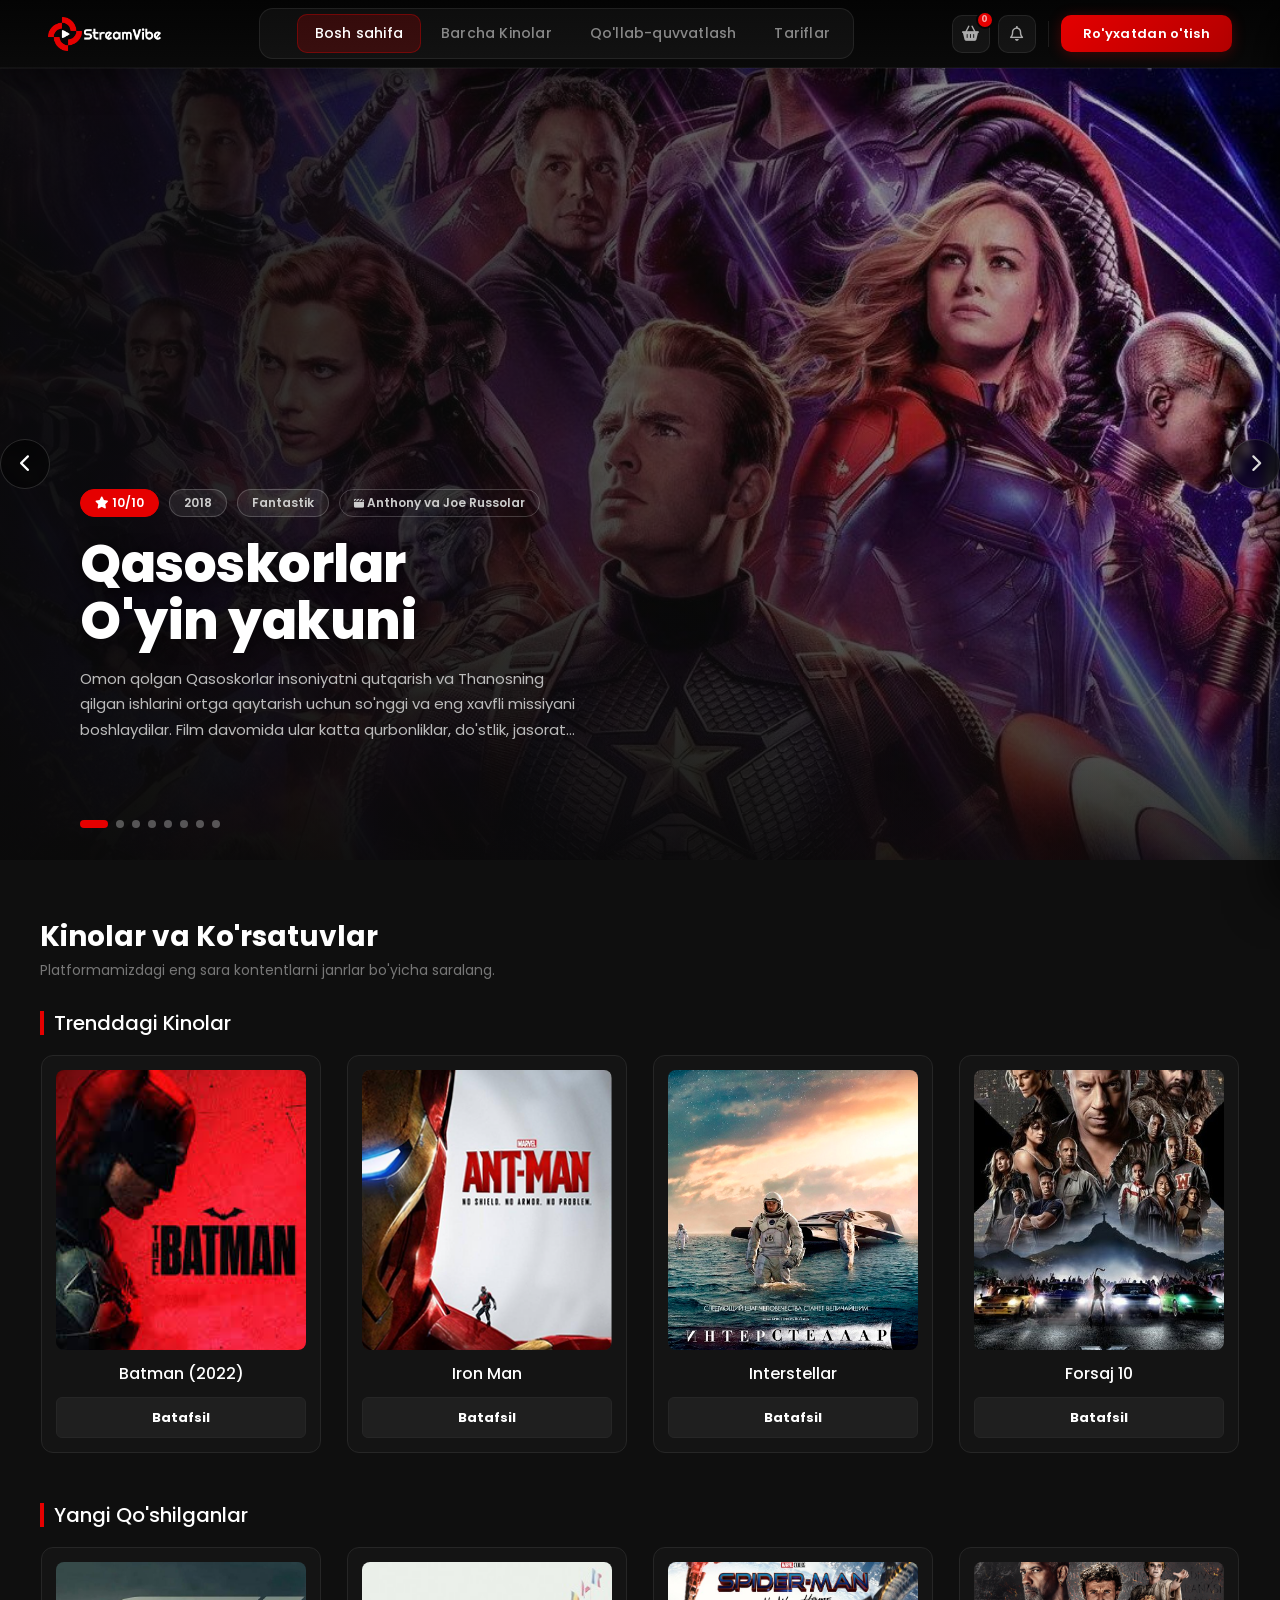
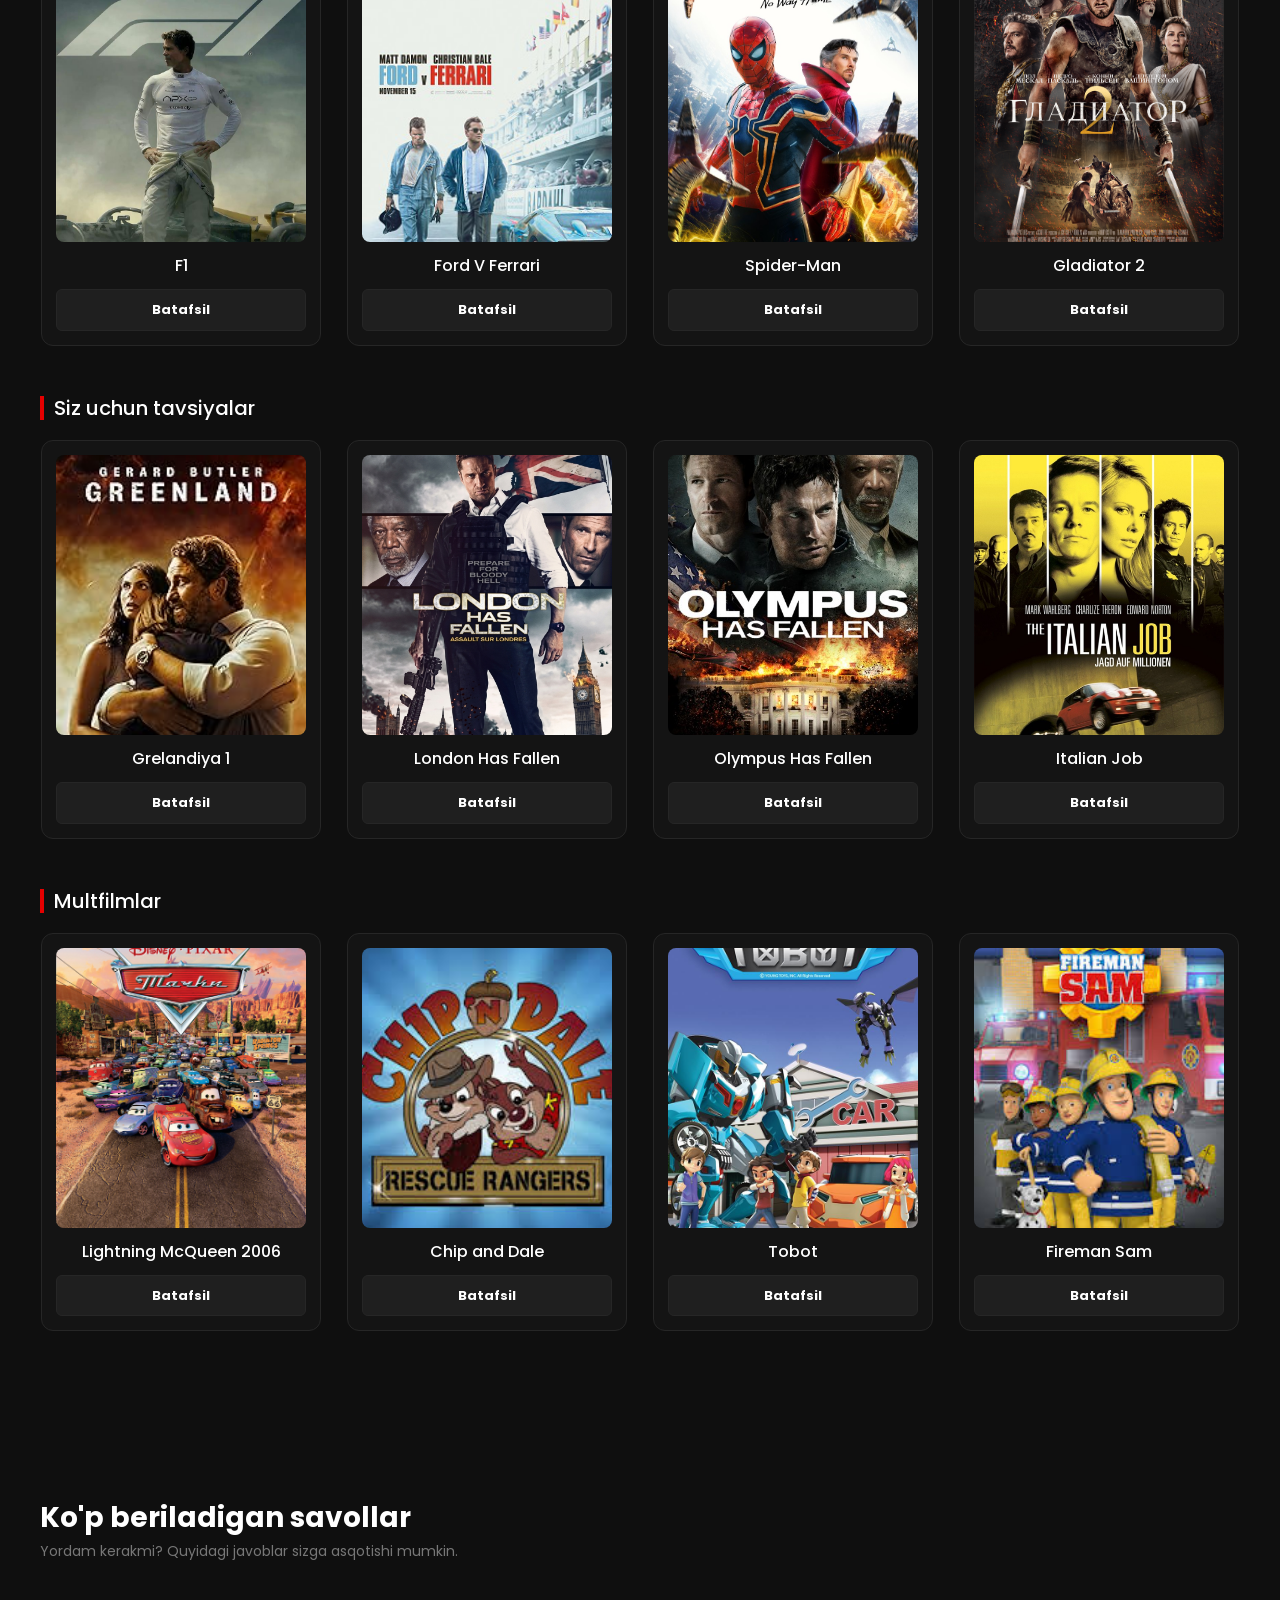
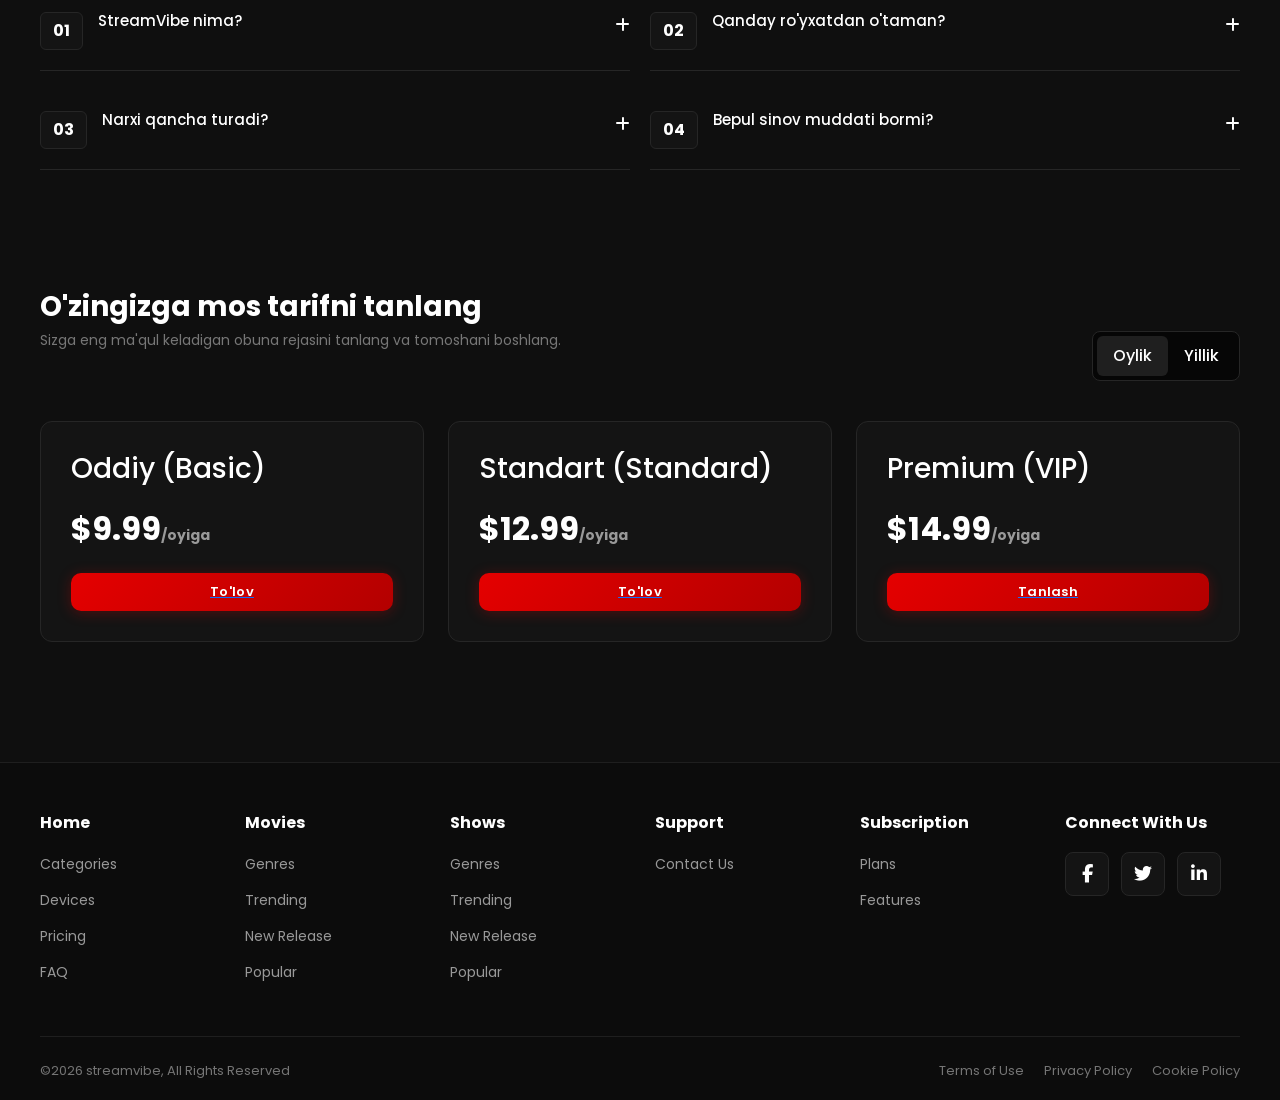
==== commit 68992114: "Add support, pricing pages; update auth, header, fonts - Add support.html (contact form, FAQ, CTA) -" ====
--- a/index.html
+++ b/index.html
@@ -4,6 +4,7 @@
     <meta charset="UTF-8">
     <meta name="viewport" content="width=device-width, initial-scale=1.0">
     <title>StreamVibe — Kino Portal</title>
+    <link href="https://fonts.googleapis.com/css2?family=Poppins:wght@300;400;500;600;700;800&display=swap" rel="stylesheet">
     <link href="https://cdn.jsdelivr.net/npm/bootstrap@5.3.3/dist/css/bootstrap.min.css" rel="stylesheet">
     <link rel="stylesheet" href="https://cdnjs.cloudflare.com/ajax/libs/font-awesome/6.4.0/css/all.min.css">
     <style>
@@ -13,13 +14,14 @@
             padding: 0;
             box-sizing: border-box;
         }
+        ul { margin-bottom: 0; }
         html {
             scroll-behavior: smooth;
         }
         body {
             background-color: #0f0f0f;
             color: #ffffff;
-            font-family: 'Arial', sans-serif;
+            font-family: 'Poppins', sans-serif;
             overflow-x: hidden;
         }
 
@@ -92,105 +94,178 @@
 
   
         .site-header {
-            background-color: rgba(10, 10, 10, 0.95);
-            border-bottom: 1px solid #1f1f1f;
-            padding: 12px 40px;
+            background: linear-gradient(180deg, rgba(4,4,4,0.98) 0%, rgba(10,10,10,0.96) 100%);
+            border-bottom: 1px solid rgba(255,255,255,0.06);
+            padding: 0 48px;
             display: flex;
             align-items: center;
             justify-content: space-between;
             position: sticky;
             top: 0;
             z-index: 1000;
-            backdrop-filter: blur(10px);
+            height: 68px;
+            backdrop-filter: blur(24px);
+            -webkit-backdrop-filter: blur(24px);
+            box-shadow: 0 1px 0 rgba(255,255,255,0.04), 0 8px 32px rgba(0,0,0,0.5);
         }
         .logo a {
-            color: #ffffff;
-            font-size: 22px;
-            font-weight: bold;
+            display: flex;
+            align-items: center;
             text-decoration: none;
-        }
-        .logo a span { color: #e50000; }
+            transition: filter 0.3s;
+        }
+        .logo a:hover {
+            filter: drop-shadow(0 0 10px rgba(229,0,0,0.45));
+        }
+        .logo img { height: 34px; }
 
         .nav-container {
-            background-color: #060606;
-            border: 1px solid #1f1f1f;
-            border-radius: 12px;
-            padding: 6px;
+            background: rgba(255,255,255,0.04);
+            border: 1px solid rgba(255,255,255,0.08);
+            border-radius: 14px;
+            padding: 5px;
         }
         .nav-menu {
             display: flex;
             list-style: none;
-            gap: 5px;
+            gap: 2px;
         }
         .nav-link {
-            color: #bfbfbf;
+            color: rgba(255,255,255,0.5);
             text-decoration: none;
             font-size: 14px;
             font-weight: 500;
-            padding: 10px 20px;
-            border-radius: 8px;
-            transition: all 0.3s;
-        }
-        .nav-link:hover, .nav-link.active {
-            color: #ffffff;
-            background-color: #1a1a1a;
+            padding: 9px 18px;
+            border-radius: 10px;
+            transition: all 0.25s;
+            letter-spacing: 0.2px;
+            display: block;
+        }
+        .nav-link:hover {
+            color: #fff;
+            background: rgba(255,255,255,0.08);
+        }
+        .nav-link.active {
+            color: #fff;
+            background: rgba(229,0,0,0.18);
+            box-shadow: inset 0 0 0 1px rgba(229,0,0,0.35);
         }
 
         .header-right {
             display: flex;
             align-items: center;
-            gap: 15px;
+            gap: 8px;
         }
         .icon-btn {
-            background: transparent;
-            border: none;
-            color: #ffffff;
-            font-size: 16px;
+            background: rgba(255,255,255,0.05);
+            border: 1px solid rgba(255,255,255,0.08);
+            color: rgba(255,255,255,0.65);
+            font-size: 15px;
             cursor: pointer;
-            padding: 6px;
+            width: 38px;
+            height: 38px;
+            border-radius: 10px;
+            display: flex;
+            align-items: center;
+            justify-content: center;
+            transition: all 0.25s;
             position: relative;
         }
-        .icon-btn:hover { color: #e50000; }
+        .icon-btn:hover {
+            background: rgba(255,255,255,0.1);
+            border-color: rgba(255,255,255,0.15);
+            color: #fff;
+        }
 
         #cart-count {
             position: absolute;
-            top: -4px;
-            right: -4px;
-            background-color: #e50000;
-            font-size: 10px;
-            padding: 2px 6px;
+            top: -5px;
+            right: -5px;
+            background: #e50000;
+            font-size: 9px;
+            width: 18px;
+            height: 18px;
             border-radius: 50%;
             font-weight: bold;
+            display: flex;
+            align-items: center;
+            justify-content: center;
+            border: 2px solid #060606;
+        }
+
+        .header-divider {
+            width: 1px;
+            height: 26px;
+            background: rgba(255,255,255,0.09);
+            margin: 0 4px;
         }
 
         .auth-btn {
-            background-color: #e50000;
-            padding: 8px 16px;
-            border-radius: 6px;
+            background: linear-gradient(135deg, #e50000 0%, #b30000 100%);
+            padding: 9px 22px;
+            border-radius: 10px;
             cursor: pointer;
-            font-size: 14px;
-            font-weight: bold;
-            transition: 0.3s;
+            font-size: 13px;
+            font-weight: 600;
             border: none;
-            color: white;
-        }
-        .auth-btn:hover { background-color: #b30000; }
-        
+            color: #fff;
+            transition: all 0.25s;
+            letter-spacing: 0.3px;
+            box-shadow: 0 2px 14px rgba(229,0,0,0.28);
+        }
+        .auth-btn:hover {
+            background: linear-gradient(135deg, #ff1a1a 0%, #cc0000 100%);
+            transform: translateY(-1px);
+            box-shadow: 0 4px 20px rgba(229,0,0,0.42);
+        }
+
         .user-profile {
             display: flex;
             align-items: center;
-            gap: 8px;
-            background: #141414;
-            padding: 6px 12px;
-            border-radius: 20px;
-            border: 1px solid #262626;
+            gap: 10px;
+            background: rgba(255,255,255,0.05);
+            padding: 5px 14px 5px 6px;
+            border-radius: 24px;
+            border: 1px solid rgba(255,255,255,0.1);
+            transition: all 0.25s;
+            cursor: default;
+        }
+        .user-profile:hover {
+            background: rgba(255,255,255,0.08);
+            border-color: rgba(255,255,255,0.15);
+        }
+        .user-avatar {
+            width: 28px;
+            height: 28px;
+            background: linear-gradient(135deg, #e50000, #ff4444);
+            border-radius: 50%;
+            display: flex;
+            align-items: center;
+            justify-content: center;
+            font-size: 11px;
+            color: #fff;
+            flex-shrink: 0;
+        }
+        #user-name-text {
+            font-size: 13px;
+            font-weight: 500;
+            color: #fff;
+            max-width: 110px;
+            overflow: hidden;
+            text-overflow: ellipsis;
+            white-space: nowrap;
         }
         .logout-btn {
             background: transparent;
             border: none;
-            color: #757575;
+            color: rgba(255,255,255,0.3);
             cursor: pointer;
-        }
+            font-size: 13px;
+            line-height: 1;
+            padding: 2px;
+            transition: color 0.2s;
+        }
+        .logout-btn:hover { color: #e50000; }
 
   
         /* ── Hero Carousel ── */
@@ -548,19 +623,254 @@
         }
 
      
+        /* ── Login Modal ── */
         .modal {
-            display: none; position: fixed; top: 0; left: 0; width: 100%; height: 100%;
-            background: rgba(0,0,0,0.8); z-index: 2000; align-items: center; justify-content: center;
+            display: none;
+            position: fixed;
+            top: 0; left: 0;
+            width: 100%; height: 100%;
+            background: rgba(0,0,0,0.72);
+            z-index: 2000;
+            align-items: center;
+            justify-content: center;
+            backdrop-filter: blur(10px);
+            -webkit-backdrop-filter: blur(10px);
         }
         .modal-content {
-            background: #141414; border: 1px solid #262626; padding: 30px; border-radius: 12px;
-            width: 100%; max-width: 400px; position: relative;
-        }
-        .close-modal { position: absolute; top: 15px; right: 15px; font-size: 20px; cursor: pointer; color: #999; }
-        .modal input {
-            width: 100%; padding: 12px; background: #0f0f0f; border: 1px solid #262626;
-            border-radius: 6px; color: white; margin-bottom: 15px; outline: none;
-        }
+            background: linear-gradient(160deg, #1a1a1a 0%, #111 100%);
+            border: 1px solid rgba(255,255,255,0.09);
+            border-radius: 22px;
+            width: 100%;
+            max-width: 420px;
+            position: relative;
+            overflow: hidden;
+            box-shadow: 0 32px 80px rgba(0,0,0,0.65), 0 0 0 1px rgba(255,255,255,0.04);
+            animation: modalPop 0.32s cubic-bezier(0.34, 1.46, 0.64, 1);
+        }
+        @keyframes modalPop {
+            from { opacity: 0; transform: scale(0.86) translateY(24px); }
+            to   { opacity: 1; transform: scale(1) translateY(0); }
+        }
+        .modal-accent {
+            height: 3px;
+            background: linear-gradient(90deg, #b30000, #e50000, #ff6060, #e50000, #b30000);
+            background-size: 300% 100%;
+            animation: accentFlow 4s linear infinite;
+        }
+        @keyframes accentFlow {
+            0%   { background-position: 0% 0; }
+            100% { background-position: 300% 0; }
+        }
+        .modal-body {
+            padding: 36px 36px 32px;
+        }
+        .modal-icon {
+            width: 56px;
+            height: 56px;
+            background: rgba(229,0,0,0.1);
+            border: 1px solid rgba(229,0,0,0.22);
+            border-radius: 16px;
+            display: flex;
+            align-items: center;
+            justify-content: center;
+            font-size: 24px;
+            color: #e50000;
+            margin-bottom: 22px;
+        }
+        .modal-title {
+            font-size: 22px;
+            font-weight: 700;
+            color: #fff;
+            margin-bottom: 6px;
+            letter-spacing: -0.3px;
+        }
+        .modal-subtitle {
+            font-size: 13px;
+            color: rgba(255,255,255,0.38);
+            margin-bottom: 28px;
+            line-height: 1.55;
+        }
+        .modal-input-wrap {
+            position: relative;
+            margin-bottom: 14px;
+        }
+        .modal-input-wrap i {
+            position: absolute;
+            left: 15px;
+            top: 50%;
+            transform: translateY(-50%);
+            color: rgba(255,255,255,0.28);
+            font-size: 14px;
+            pointer-events: none;
+            transition: color 0.25s;
+        }
+        .modal-input-wrap:focus-within i { color: #e50000; }
+        .modal-input-wrap input {
+            width: 100%;
+            padding: 14px 14px 14px 42px;
+            background: rgba(255,255,255,0.05);
+            border: 1px solid rgba(255,255,255,0.09);
+            border-radius: 12px;
+            color: #fff;
+            font-size: 14px;
+            outline: none;
+            transition: all 0.25s;
+        }
+        .modal-input-wrap input::placeholder { color: rgba(255,255,255,0.22); }
+        .modal-input-wrap input:focus {
+            border-color: rgba(229,0,0,0.5);
+            background: rgba(229,0,0,0.05);
+            box-shadow: 0 0 0 3px rgba(229,0,0,0.1);
+        }
+        .modal-submit {
+            width: 100%;
+            padding: 14px;
+            background: linear-gradient(135deg, #e50000, #b30000);
+            border: none;
+            border-radius: 12px;
+            color: #fff;
+            font-size: 15px;
+            font-weight: 600;
+            cursor: pointer;
+            transition: all 0.25s;
+            letter-spacing: 0.3px;
+            box-shadow: 0 4px 18px rgba(229,0,0,0.32);
+            margin-top: 8px;
+            display: flex;
+            align-items: center;
+            justify-content: center;
+            gap: 9px;
+        }
+        .modal-submit:hover {
+            background: linear-gradient(135deg, #ff1a1a, #cc0000);
+            transform: translateY(-1px);
+            box-shadow: 0 8px 28px rgba(229,0,0,0.42);
+        }
+        .modal-submit:active { transform: translateY(0); }
+        .modal-note {
+            text-align: center;
+            font-size: 11.5px;
+            color: rgba(255,255,255,0.2);
+            margin-top: 20px;
+            line-height: 1.55;
+        }
+        .modal-note a { color: rgba(255,255,255,0.35); text-decoration: none; }
+        .modal-note a:hover { color: #e50000; }
+        .close-modal {
+            position: absolute;
+            top: 14px; right: 14px;
+            width: 32px; height: 32px;
+            background: rgba(255,255,255,0.06);
+            border: 1px solid rgba(255,255,255,0.09);
+            border-radius: 9px;
+            display: flex;
+            align-items: center;
+            justify-content: center;
+            cursor: pointer;
+            color: rgba(255,255,255,0.45);
+            font-size: 14px;
+            transition: all 0.2s;
+            z-index: 1;
+            line-height: 1;
+        }
+        .close-modal:hover {
+            background: rgba(229,0,0,0.14);
+            border-color: rgba(229,0,0,0.3);
+            color: #e50000;
+        }
+        /* Modal tabs */
+        .modal-tabs {
+            display: flex;
+            background: rgba(255,255,255,0.04);
+            border: 1px solid rgba(255,255,255,0.07);
+            border-radius: 12px;
+            padding: 4px;
+            margin-bottom: 26px;
+            gap: 3px;
+        }
+        .modal-tab {
+            flex: 1;
+            padding: 9px;
+            border: none;
+            border-radius: 9px;
+            background: transparent;
+            color: rgba(255,255,255,0.4);
+            font-size: 13px;
+            font-weight: 600;
+            cursor: pointer;
+            transition: all 0.25s;
+        }
+        .modal-tab.active {
+            background: rgba(229,0,0,0.18);
+            color: #fff;
+            box-shadow: inset 0 0 0 1px rgba(229,0,0,0.3);
+        }
+        .modal-form { display: none; }
+        .modal-form.active { display: block; }
+        /* Avatar */
+        .avatar-section {
+            display: flex;
+            flex-direction: column;
+            align-items: center;
+            margin-bottom: 22px;
+            gap: 10px;
+        }
+        .avatar-circle {
+            width: 82px;
+            height: 82px;
+            border-radius: 50%;
+            background: rgba(229,0,0,0.08);
+            border: 2px dashed rgba(229,0,0,0.3);
+            display: flex;
+            align-items: center;
+            justify-content: center;
+            font-size: 30px;
+            color: rgba(229,0,0,0.45);
+            overflow: hidden;
+            cursor: pointer;
+            transition: all 0.25s;
+            position: relative;
+        }
+        .avatar-circle:hover { border-color: #e50000; background: rgba(229,0,0,0.14); }
+        .avatar-circle img { width: 100%; height: 100%; object-fit: cover; }
+        .avatar-hover {
+            position: absolute; inset: 0;
+            background: rgba(0,0,0,0.52);
+            display: flex; align-items: center; justify-content: center;
+            opacity: 0; transition: opacity 0.25s;
+            font-size: 17px; color: #fff;
+        }
+        .avatar-circle:hover .avatar-hover { opacity: 1; }
+        .avatar-label { font-size: 11.5px; color: rgba(255,255,255,0.3); }
+        /* 2-col row */
+        .modal-row {
+            display: grid;
+            grid-template-columns: 1fr 1fr;
+            gap: 10px;
+        }
+        /* Password toggle */
+        .pass-toggle {
+            position: absolute;
+            right: 13px; top: 50%;
+            transform: translateY(-50%);
+            background: none; border: none;
+            color: rgba(255,255,255,0.28);
+            cursor: pointer; font-size: 14px;
+            padding: 2px; transition: color 0.2s;
+        }
+        .pass-toggle:hover { color: rgba(255,255,255,0.65); }
+        .modal-input-wrap input.has-toggle { padding-right: 42px; }
+        /* Error / success */
+        .modal-msg {
+            font-size: 12.5px;
+            padding: 10px 13px;
+            border-radius: 9px;
+            margin-bottom: 14px;
+            display: none;
+            line-height: 1.5;
+        }
+        .modal-msg.error  { display: block; background: rgba(229,0,0,0.1); border: 1px solid rgba(229,0,0,0.25); color: #ff7070; }
+        .modal-msg.success{ display: block; background: rgba(26,122,26,0.12); border: 1px solid rgba(26,122,26,0.3); color: #6ee06e; }
         /* --- Savat Sidebar --- */
         .cart-overlay {
             position: fixed;
@@ -890,15 +1200,15 @@
     
     <header class="site-header">
         <div class="logo">
-            <a href="#home"><img src="./Logo.png" alt="StreamVibe" style="height:36px;"></a>
+            <a href="#home"><img src="./Logo.png" alt="StreamVibe"></a>
         </div>
 
         <nav class="nav-container">
             <ul class="nav-menu">
                 <li><a href="#home" class="nav-link active">Bosh sahifa</a></li>
                 <li><a href="./movie.html" class="nav-link">Barcha Kinolar</a></li>
-                <li><a href="#faq" class="nav-link">Qo'llab-quvvatlash</a></li>
-                <li><a href="#pricing" class="nav-link">Tariflar</a></li>
+                <li><a href="./support.html" class="nav-link">Qo'llab-quvvatlash</a></li>
+                <li><a href="./pricing.html" class="nav-link">Tariflar</a></li>
             </ul>
         </nav>
 
@@ -907,10 +1217,11 @@
                 <i class="fa-solid fa-basket-shopping"></i>
                 <span id="cart-count">0</span>
             </button>
-            <button class="icon-btn"><i class="fa-regular fa-bell"></i></button>
-            <div id="login-trigger" class="auth-btn">Kirish</div>
+            <button class="icon-btn" title="Bildirishnomalar"><i class="fa-regular fa-bell"></i></button>
+            <div class="header-divider"></div>
+            <div id="login-trigger" class="auth-btn">Ro'yxatdan o'tish</div>
             <div id="user-display" class="user-profile" style="display: none;">
-                <i class="fa-solid fa-user"></i>
+                <div class="user-avatar" id="user-avatar-el"><i class="fa-solid fa-user"></i></div>
                 <span id="user-name-text">Ism</span>
                 <button id="logout-trigger" class="logout-btn"><i class="fa-solid fa-right-from-bracket"></i></button>
             </div>
@@ -949,10 +1260,6 @@
                         <p class="hero-desc">
                             Omon qolgan Qasoskorlar insoniyatni qutqarish va Thanosning qilgan ishlarini ortga qaytarish uchun so'nggi va eng xavfli missiyani boshlaydilar. Film davomida ular katta qurbonliklar, do'stlik, jasorat va vaqt bilan bog'liq murakkab sinovlarga duch kelishadi. Yakunda esa Marvel tarixidagi eng ulkan janglardan biri yuz beradi
                         </p>
-                        <div class="hero-actions">
-                            <button class="hero-btn-primary" onclick="openMovieDetail('Interstellar')"><i class="fa-solid fa-play"></i> Batafsil</button>
-                            <button class="hero-btn-secondary" onclick="addHeroToCart('Interstellar', './Interstellar kino.jpg', 'Ilmiy-fantastik / Drama', this)"><i class="fa-solid fa-basket-shopping"></i> Savatga qo'shish</button>
-                        </div>
                     </div>
                 </div>
 
@@ -969,10 +1276,6 @@
                         </div>
                         <h1 class="hero-title">Batman (2022)</h1>
                         <p class="hero-desc">Gotham shahrida yangi Batman paydo bo'ladi. Riddlerning sirli xabarlarini hal qilish uchun u shaharning eng qorong'u tomoniga sho'ng'iydi.</p>
-                        <div class="hero-actions">
-                            <button class="hero-btn-primary" onclick="openMovieDetail('Batman (2022)')"><i class="fa-solid fa-play"></i> Batafsil</button>
-                            <button class="hero-btn-secondary" onclick="addHeroToCart('Batman (2022)', './betman 2022.jpg', 'Jangari / Detektiv', this)"><i class="fa-solid fa-basket-shopping"></i> Savatga qo'shish</button>
-                        </div>
                     </div>
                 </div>
 
@@ -988,10 +1291,6 @@
                         </div>
                         <h1 class="hero-title">Interstellar</h1>
                         <p class="hero-desc">Yer sayyorasi ekologik inqirozga yuz tutib, insoniyat yo'q bo'lib ketish xavfi ostida qoladi. Sobiq NASA uchuvchisi Cooper boshchiligidagi kichik guruh insoniyat uchun yangi yashash mumkin bo'lgan sayyorani topish maqsadida koinotning eng uzoq hududlariga yo'l oladi. Ular vaqtning nisbiyligi, qora tuynuklar va insoniyat taqdiri bilan bog'liq murakkab sinovlarga duch keladilar.</p>
-                        <div class="hero-actions">
-                            <button class="hero-btn-primary" onclick="openMovieDetail('Gladiator 2')"><i class="fa-solid fa-play"></i> Batafsil</button>
-                            <button class="hero-btn-secondary" onclick="addHeroToCart('Gladiator 2', './gladiator 2.png', 'Jangari / Tarixiy', this)"><i class="fa-solid fa-basket-shopping"></i> Savatga qo'shish</button>
-                        </div>
                     </div>
                 </div>
 
@@ -1007,10 +1306,6 @@
                         </div>
                         <h1 class="hero-title">Spider-Man</h1>
                         <p class="hero-desc">Uchta Spider-Man birlashadi. Parallel olamlardan kelgan eng xavfli yovuzlar bilan yuzma-yuz to'qnashuvda Peter Parker o'zini sinab ko'radi.</p>
-                        <div class="hero-actions">
-                            <button class="hero-btn-primary" onclick="openMovieDetail('Spider-Man')"><i class="fa-solid fa-play"></i> Batafsil</button>
-                            <button class="hero-btn-secondary" onclick="addHeroToCart('Spider-Man', './spider-man.jpg', 'Jangari / Sarguzasht', this)"><i class="fa-solid fa-basket-shopping"></i> Savatga qo'shish</button>
-                        </div>
                     </div>
                 </div>
 
@@ -1026,10 +1321,6 @@
                         </div>
                         <h1 class="hero-title">Ford VS Ferrari</h1>
                         <p class="hero-desc">1966 yil Le Mans poygasi. Caroll Shelby va Ken Miles 24 soatlik poyga tarixini o'zgartirish uchun imkonsizga ko'ringan vazifani bajarishga urinadi.</p>
-                        <div class="hero-actions">
-                            <button class="hero-btn-primary" onclick="openMovieDetail('Ford v Ferrari')"><i class="fa-solid fa-play"></i> Batafsil</button>
-                            <button class="hero-btn-secondary" onclick="addHeroToCart('Ford v Ferrari', './ford vs ferrari kino.jpg', 'Sport / Drama', this)"><i class="fa-solid fa-basket-shopping"></i> Savatga qo'shish</button>
-                        </div>
                     </div>
                 </div>
 
@@ -1045,10 +1336,6 @@
                         </div>
                         <h1 class="hero-title">F1</h1>
                         <p class="hero-desc">Formula 1 dunyosining sahna ortidagi shon-sharaf va tragediyalari. Haqiqiy F1 jamoalari bilan hamkorlikda suratga olingan, yurak urib ketadigan poyga draması.</p>
-                        <div class="hero-actions">
-                            <button class="hero-btn-primary" onclick="openMovieDetail('F1')"><i class="fa-solid fa-play"></i> Batafsil</button>
-                            <button class="hero-btn-secondary" onclick="addHeroToCart('F1', './f1 kino.jpg', 'Sport / Drama', this)"><i class="fa-solid fa-basket-shopping"></i> Savatga qo'shish</button>
-                        </div>
                     </div>
                 </div>
 
@@ -1064,29 +1351,21 @@
                         </div>
                         <h1 class="hero-title">Iron Man</h1>
                         <p class="hero-desc">Milliarder Tony Stark asirlikda zirhli kostyum yaratadi va Iron Man ga aylanadi. Marvel kino olamining barchaga ma'lum boshlang'ich nuqtasi.</p>
-                        <div class="hero-actions">
-                            <button class="hero-btn-primary" onclick="openMovieDetail('Iron Man')"><i class="fa-solid fa-play"></i> Batafsil</button>
-                            <button class="hero-btn-secondary" onclick="addHeroToCart('Iron Man', './железный человек kino.jpg', 'Jangari / Ilmiy-fantastik', this)"><i class="fa-solid fa-basket-shopping"></i> Savatga qo'shish</button>
-                        </div>
                     </div>
                 </div>
 
                 <!-- Slide 8: London Has Fallen -->
-                <div class="carousel-item" style="background-image:url('./london has fallen movie wallper.jpg');">
+                <div class="carousel-item" style="background-image:url('./sonic.png');">
                     <div class="hero-slide-overlay"></div>
                     <div class="hero-slide-content">
                         <div class="hero-badges">
-                            <span class="hero-badge rating"><i class="fa-solid fa-star"></i> 5.9/10</span>
+                            <span class="hero-badge rating"><i class="fa-solid fa-star"></i> 8.5/10</span>
                             <span class="hero-badge year">2016</span>
-                            <span class="hero-badge genre">Jangari / Triller</span>
-                            <span class="hero-badge"><i class="fa-solid fa-clapperboard" style="font-size:10px;"></i> Babak Najafi</span>
+                            <span class="hero-badge genre">Komediya/ Sarguzasht</span>
+                            <span class="hero-badge"><i class="fa-solid fa-clapperboard" style="font-size:10px;"></i> Jeff Fowler</span>
                         </div>
-                        <h1 class="hero-title">London Has Fallen</h1>
-                        <p class="hero-desc">London shahri terrorchilar tomonidan hujumga uchradi. AQSh prezidenti va uning muhofazachisi maqsadli o'ldirish tahdididan omon qolishga harakat qiladi.</p>
-                        <div class="hero-actions">
-                            <button class="hero-btn-primary" onclick="openMovieDetail('London Has Fallen')"><i class="fa-solid fa-play"></i> Batafsil</button>
-                            <button class="hero-btn-secondary" onclick="addHeroToCart('London Has Fallen', './london has fallen movie wallper.jpg', 'Jangari / Triller', this)"><i class="fa-solid fa-basket-shopping"></i> Savatga qo'shish</button>
-                        </div>
+                        <h1 class="hero-title">Sonic 2</h1>
+                        <p class="hero-desc">Sonic endi haqiqiy qahramon bo'lishga harakat qilmoqda. Shu paytda uning eski dushmani Doctor Robotnik kuchli jangchi Knuckles bilan qaytib keladi. Ular butun dunyoni boshqarishga qodir bo'lgan sirli zumradni izlay boshlashadi. Sonic esa yangi do'sti Tails bilan birgalikda ularni to'xtatish uchun xavfli sarguzashtga otlanadi.</p>
                     </div>
                 </div>
 
@@ -1389,11 +1668,49 @@
     </footer>
 
     <div id="login-modal" class="modal">
-        <div class="modal-content">
-            <span id="close-login" class="close-modal">&times;</span>
-            <h3>Tizimga kirish</h3>
-            <input type="text" id="username-input" placeholder="Ismingizni kiriting..." required>
-            <button id="login-submit-btn" class="auth-btn" style="width:100%;">Kirish</button>
+        <div class="modal-content" style="max-width:460px;">
+            <span id="close-login" class="close-modal"><i class="fa-solid fa-xmark"></i></span>
+            <div class="modal-accent"></div>
+            <div class="modal-body">
+                <div class="modal-header-info" style="margin-bottom:24px;">
+                    <div class="modal-icon"><i class="fa-solid fa-user-plus"></i></div>
+                    <h3 class="modal-title">Ro'yxatdan o'tish</h3>
+                    <p class="modal-subtitle">StreamVibe'da hisob yarating va minglab kinolardan bahramand bo'ling.</p>
+                </div>
+                <div class="modal-msg" id="reg-msg"></div>
+                <div class="avatar-section">
+                    <div class="avatar-circle" id="avatar-preview-circle" onclick="document.getElementById('avatar-input').click()">
+                        <i class="fa-solid fa-user" id="avatar-icon"></i>
+                        <img id="avatar-preview-img" src="" alt="" style="display:none;">
+                        <div class="avatar-hover"><i class="fa-solid fa-camera"></i></div>
+                    </div>
+                    <input type="file" id="avatar-input" accept="image/*" hidden>
+                    <span class="avatar-label">Profil rasm yuklash (ixtiyoriy)</span>
+                </div>
+                <div class="modal-row">
+                    <div class="modal-input-wrap">
+                        <i class="fa-solid fa-user"></i>
+                        <input type="text" id="reg-firstname" placeholder="Ism...">
+                    </div>
+                    <div class="modal-input-wrap">
+                        <i class="fa-solid fa-user"></i>
+                        <input type="text" id="reg-lastname" placeholder="Familiya...">
+                    </div>
+                </div>
+                <div class="modal-input-wrap">
+                    <i class="fa-solid fa-envelope"></i>
+                    <input type="email" id="reg-email" placeholder="Email manzilingiz...">
+                </div>
+                <div class="modal-input-wrap">
+                    <i class="fa-solid fa-lock"></i>
+                    <input type="password" id="reg-password" placeholder="Parol (kamida 6 ta belgi)..." class="has-toggle">
+                    <button type="button" class="pass-toggle" data-target="reg-password"><i class="fa-solid fa-eye"></i></button>
+                </div>
+                <button id="register-submit-btn" class="modal-submit">
+                    <i class="fa-solid fa-user-plus"></i> Ro'yxatdan o'tish
+                </button>
+                <p class="modal-note" style="margin-top:16px;">Ro'yxatdan o'tish orqali siz <a href="#">foydalanish shartlari</a> va <a href="#">maxfiylik siyosatini</a> qabul qilasiz.</p>
+            </div>
         </div>
     </div>
 
@@ -1533,43 +1850,112 @@
 
         updateCartUI();
 
-        // --- Login ---
-        const loginTrigger   = document.getElementById('login-trigger');
-        const userDisplay    = document.getElementById('user-display');
-        const userNameText   = document.getElementById('user-name-text');
-        const logoutTrigger  = document.getElementById('logout-trigger');
-        const loginModal     = document.getElementById('login-modal');
-        const closeLogin     = document.getElementById('close-login');
-        const loginSubmitBtn = document.getElementById('login-submit-btn');
-        const usernameInput  = document.getElementById('username-input');
-
-        const savedName = localStorage.getItem('username');
-        if (savedName) showUserHeader(savedName);
-
+        // ── Auth tizimi ──
+        const USERS_KEY    = 'sv_users';
+        const CURRENT_KEY  = 'sv_current';
+        const getUsers     = () => JSON.parse(localStorage.getItem(USERS_KEY)) || [];
+        const getCurrentUser = () => JSON.parse(localStorage.getItem(CURRENT_KEY));
+        const saveUsers    = u  => localStorage.setItem(USERS_KEY, JSON.stringify(u));
+        const saveCurrentUser = u => localStorage.setItem(CURRENT_KEY, JSON.stringify(u));
+
+        const loginTrigger  = document.getElementById('login-trigger');
+        const userDisplay   = document.getElementById('user-display');
+        const userNameText  = document.getElementById('user-name-text');
+        const userAvatarEl  = document.getElementById('user-avatar-el');
+        const logoutTrigger = document.getElementById('logout-trigger');
+        const loginModal    = document.getElementById('login-modal');
+        const closeLogin    = document.getElementById('close-login');
+
+        // Modal ochish/yopish
         loginTrigger.addEventListener('click', () => loginModal.style.display = 'flex');
-        closeLogin.addEventListener('click', () => loginModal.style.display = 'none');
-
-        loginSubmitBtn.addEventListener('click', () => {
-            const name = usernameInput.value.trim();
-            if (name) {
-                localStorage.setItem('username', name);
-                showUserHeader(name);
-                loginModal.style.display = 'none';
-                usernameInput.value = '';
+        closeLogin.addEventListener('click',   () => { loginModal.style.display = 'none'; clearMsg(); });
+        window.onclick = function(e) {
+            if (e.target == loginModal) { loginModal.style.display = 'none'; clearMsg(); }
+            if (e.target == detailModal) closeDetailModal();
+        };
+
+        // Parol ko'rsatish
+        document.querySelectorAll('.pass-toggle').forEach(btn => {
+            btn.addEventListener('click', () => {
+                const inp = document.getElementById(btn.dataset.target);
+                inp.type = inp.type === 'text' ? 'password' : 'text';
+                btn.querySelector('i').className = inp.type === 'text' ? 'fa-solid fa-eye-slash' : 'fa-solid fa-eye';
+            });
+        });
+
+        // Avatar yuklash
+        let avatarBase64 = '';
+        document.getElementById('avatar-input').addEventListener('change', function() {
+            const file = this.files[0];
+            if (!file) return;
+            const reader = new FileReader();
+            reader.onload = e => {
+                avatarBase64 = e.target.result;
+                const img = document.getElementById('avatar-preview-img');
+                img.src = avatarBase64;
+                img.style.display = 'block';
+                document.getElementById('avatar-icon').style.display = 'none';
+            };
+            reader.readAsDataURL(file);
+        });
+
+        // Ro'yxatdan o'tish
+        document.getElementById('register-submit-btn').addEventListener('click', () => {
+            const firstName = document.getElementById('reg-firstname').value.trim();
+            const lastName  = document.getElementById('reg-lastname').value.trim();
+            const email     = document.getElementById('reg-email').value.trim();
+            const password  = document.getElementById('reg-password').value;
+            if (!firstName || !lastName || !email || !password) {
+                showMsg('Barcha maydonlarni to\'ldiring!', 'error'); return;
             }
+            if (password.length < 6) {
+                showMsg('Parol kamida 6 ta belgidan iborat bo\'lishi kerak!', 'error'); return;
+            }
+            const users = getUsers();
+            if (users.find(u => u.email === email)) {
+                showMsg('Bu email allaqachon ro\'yxatdan o\'tgan!', 'error'); return;
+            }
+            const newUser = { firstName, lastName, email, password, avatar: avatarBase64 };
+            users.push(newUser);
+            saveUsers(users);
+            saveCurrentUser(newUser);
+            showUserInHeader(newUser);
+            loginModal.style.display = 'none';
+            clearMsg();
+            avatarBase64 = '';
         });
 
-        function showUserHeader(name) {
-            loginTrigger.style.display = 'none';
-            userDisplay.style.display = 'flex';
-            userNameText.textContent = name;
-        }
-
+        // Chiqish
         logoutTrigger.addEventListener('click', () => {
-            localStorage.removeItem('username');
+            localStorage.removeItem(CURRENT_KEY);
             userDisplay.style.display = 'none';
             loginTrigger.style.display = 'block';
         });
+
+        function showUserInHeader(user) {
+            loginTrigger.style.display = 'none';
+            userDisplay.style.display = 'flex';
+            userNameText.textContent = user.firstName + ' ' + user.lastName;
+            if (user.avatar) {
+                userAvatarEl.innerHTML = `<img src="${user.avatar}" style="width:100%;height:100%;object-fit:cover;border-radius:50%;">`;
+            } else {
+                const ini = (user.firstName[0] + (user.lastName[0] || '')).toUpperCase();
+                userAvatarEl.innerHTML = `<span style="font-size:11px;font-weight:700;">${ini}</span>`;
+            }
+        }
+        function showMsg(text, type) {
+            const el = document.getElementById('reg-msg');
+            el.textContent = text;
+            el.className = 'modal-msg ' + type;
+        }
+        function clearMsg() {
+            const el = document.getElementById('reg-msg');
+            if (el) { el.className = 'modal-msg'; el.textContent = ''; }
+        }
+
+        // Sahifa yuklanganda
+        const curUser = getCurrentUser();
+        if (curUser) showUserInHeader(curUser);
 
         // --- FAQ ---
         document.querySelectorAll('.faq-trigger').forEach(trigger => {
@@ -1591,10 +1977,6 @@
             });
         });
 
-        window.onclick = function(e) {
-            if (e.target == loginModal) loginModal.style.display = 'none';
-            if (e.target == detailModal) closeDetailModal();
-        };
 
         // --- Kino tafsilot modali ---
         const detailModal    = document.getElementById('movie-detail-modal');
